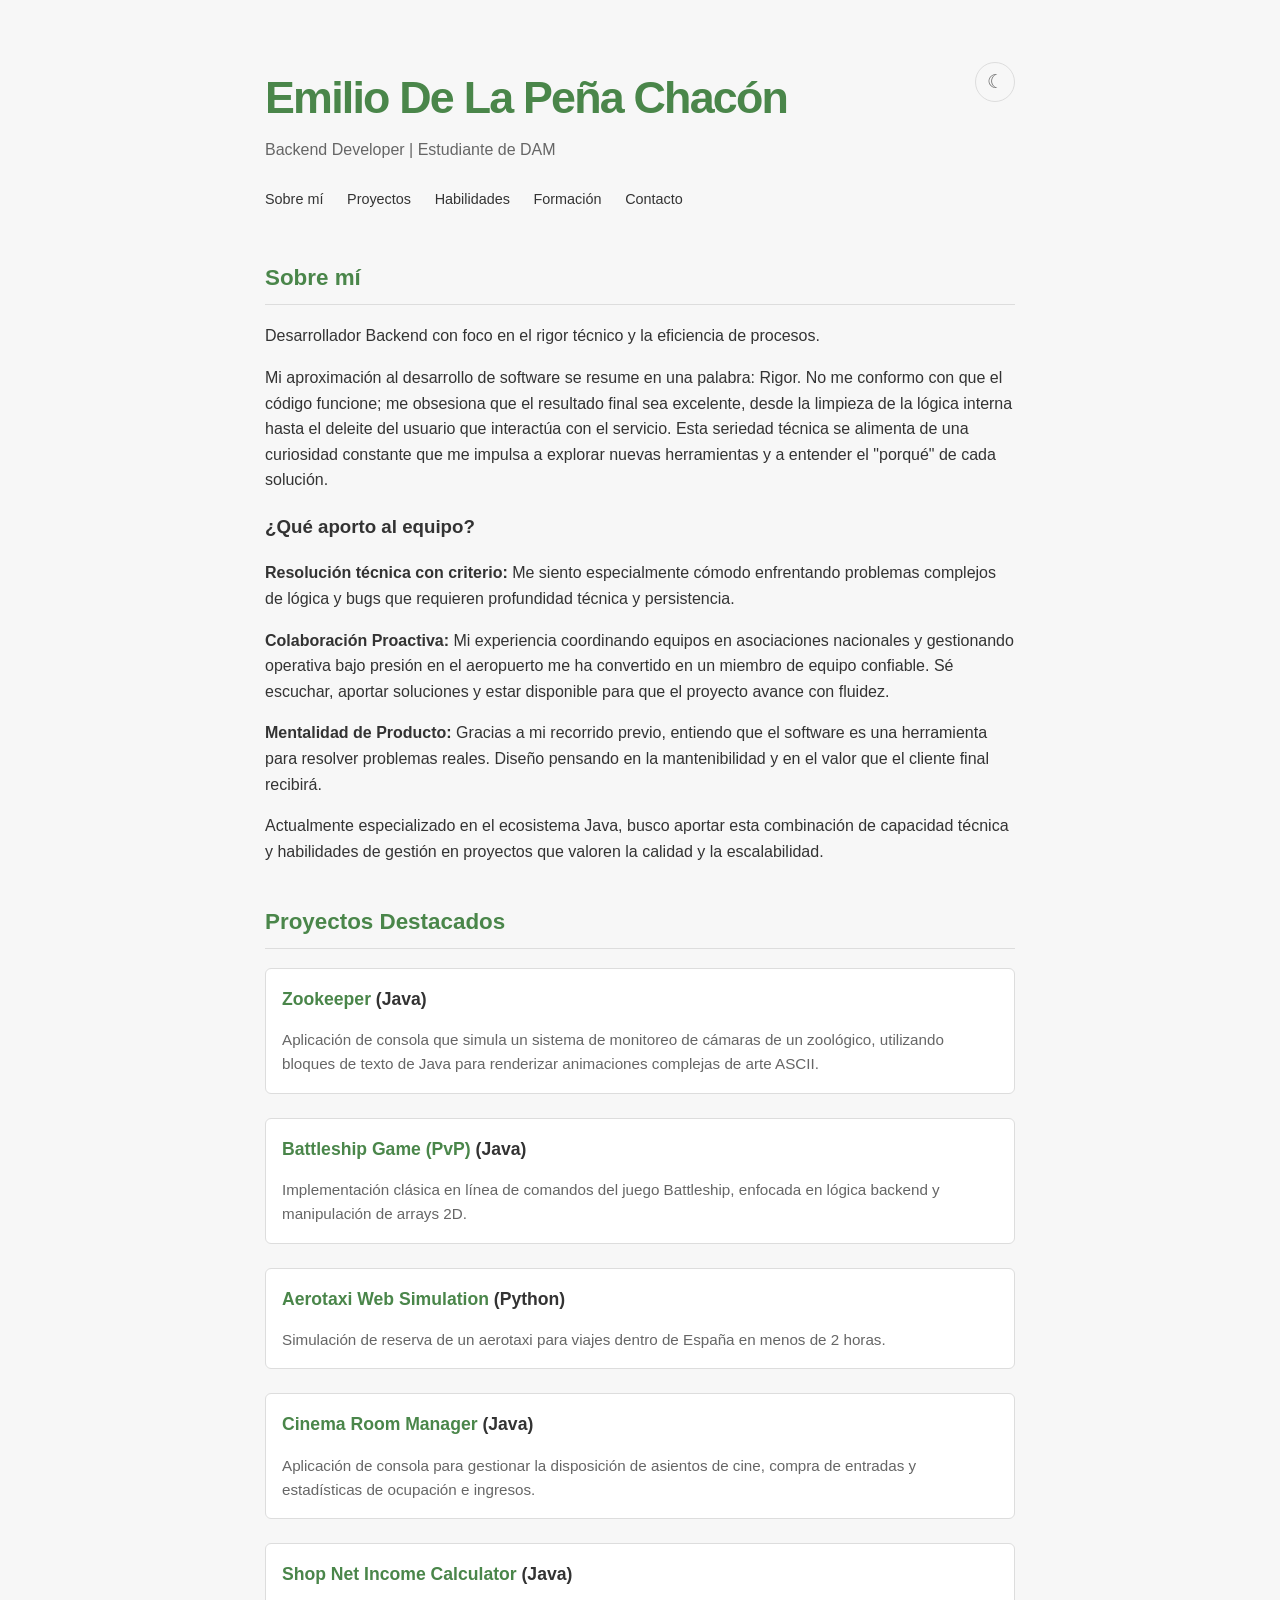
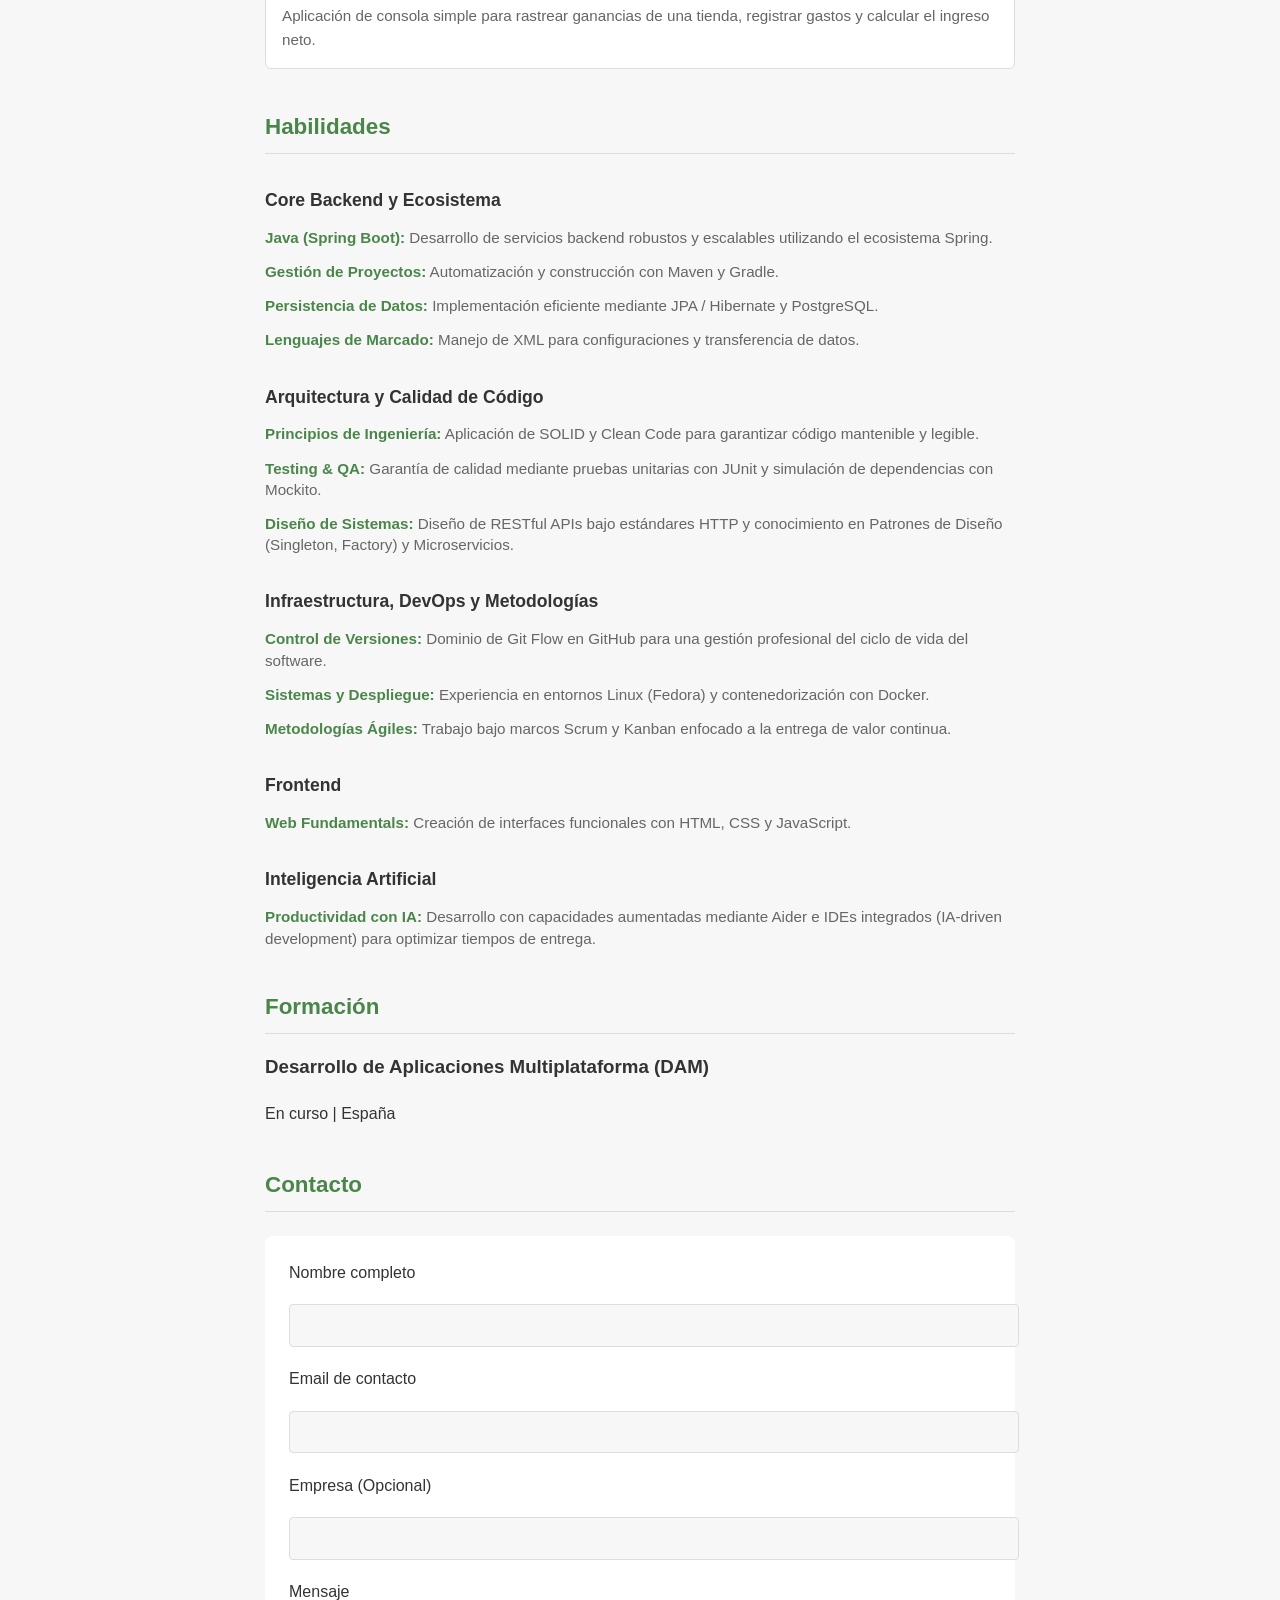
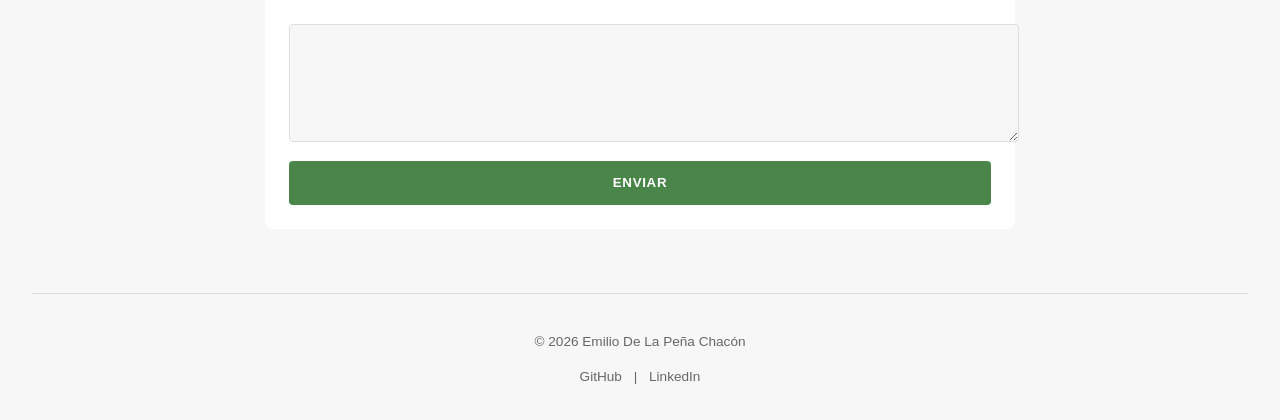
==== index.html @ 98303296 "Feat: Implementación del formulario de contacto (Netlify Forms)" ====
<!DOCTYPE html>
<html lang="es">
<head>
    <meta charset="UTF-8">
    <meta name="viewport" content="width=device-width, initial-scale=1.0">
    <title>Emilio De La Peña Chacón | Backend Developer</title>
    <link rel="stylesheet" href="style.css">
</head>
<body>
    <main class="container">
        <header>
            <h1>Emilio De La Peña Chacón</h1>
            <p class="subtitle">Backend Developer | Estudiante de DAM</p>
            <nav>
                <a href="#sobre-mi">Sobre mí</a>
                <a href="#proyectos">Proyectos</a>
                <a href="#habilidades">Habilidades</a>
                <a href="#formacion">Formación</a>
                <a href="#contacto">Contacto</a>
            </nav>
            <button id="theme-toggle" aria-label="Alternar modo oscuro/claro">
                <span id="theme-icon">&#9790;</span> <!-- Icono de Luna (Modo Oscuro) -->
            </button>
        </header>

        <section id="sobre-mi">
            <h2>Sobre mí</h2>
            <p>Desarrollador Backend con foco en el rigor técnico y la eficiencia de procesos.</p>
            <p>Mi aproximación al desarrollo de software se resume en una palabra: Rigor. No me conformo con que el código funcione; me obsesiona que el resultado final sea excelente, desde la limpieza de la lógica interna hasta el deleite del usuario que interactúa con el servicio. Esta seriedad técnica se alimenta de una curiosidad constante que me impulsa a explorar nuevas herramientas y a entender el "porqué" de cada solución.</p>
            
            <h3>¿Qué aporto al equipo?</h3>
            
            <p><strong>Resolución técnica con criterio:</strong> Me siento especialmente cómodo enfrentando problemas complejos de lógica y bugs que requieren profundidad técnica y persistencia.</p>
            
            <p><strong>Colaboración Proactiva:</strong> Mi experiencia coordinando equipos en asociaciones nacionales y gestionando operativa bajo presión en el aeropuerto me ha convertido en un miembro de equipo confiable. Sé escuchar, aportar soluciones y estar disponible para que el proyecto avance con fluidez.</p>
            
            <p><strong>Mentalidad de Producto:</strong> Gracias a mi recorrido previo, entiendo que el software es una herramienta para resolver problemas reales. Diseño pensando en la mantenibilidad y en el valor que el cliente final recibirá.</p>
            
            <p>Actualmente especializado en el ecosistema Java, busco aportar esta combinación de capacidad técnica y habilidades de gestión en proyectos que valoren la calidad y la escalabilidad.</p>
        </section>

        <!-- Nueva Sección: Proyectos -->
        <section id="proyectos">
            <h2>Proyectos Destacados</h2>
            <div class="project-list">
                <div class="project-item">
                    <h3><a href="https://github.com/EmilioChacon/zookeeper" target="_blank">Zookeeper</a> (Java)</h3>
                    <p>Aplicación de consola que simula un sistema de monitoreo de cámaras de un zoológico, utilizando bloques de texto de Java para renderizar animaciones complejas de arte ASCII.</p>
                </div>
                <div class="project-item">
                    <h3><a href="https://github.com/EmilioChacon/battleship-pvp-game" target="_blank">Battleship Game (PvP)</a> (Java)</h3>
                    <p>Implementación clásica en línea de comandos del juego Battleship, enfocada en lógica backend y manipulación de arrays 2D.</p>
                </div>
                <div class="project-item">
                    <h3><a href="https://github.com/EmilioChacon/aerotaxi-web" target="_blank">Aerotaxi Web Simulation</a> (Python)</h3>
                    <p>Simulación de reserva de un aerotaxi para viajes dentro de España en menos de 2 horas.</p>
                </div>
                <div class="project-item">
                    <h3><a href="https://github.com/EmilioChacon/Cinema-Room-Manager" target="_blank">Cinema Room Manager</a> (Java)</h3>
                    <p>Aplicación de consola para gestionar la disposición de asientos de cine, compra de entradas y estadísticas de ocupación e ingresos.</p>
                </div>
                <div class="project-item">
                    <h3><a href="https://github.com/EmilioChacon/Simple-Shop-Net-Income-Calculator" target="_blank">Shop Net Income Calculator</a> (Java)</h3>
                    <p>Aplicación de consola simple para rastrear ganancias de una tienda, registrar gastos y calcular el ingreso neto.</p>
                </div>
            </div>
        </section>

        <!-- Sección de Habilidades -->
        <section id="habilidades">
            <h2>Habilidades</h2>
            
            <div class="skills-category">
                <h3>Core Backend y Ecosistema</h3>
                <ul>
                    <li><strong>Java (Spring Boot):</strong> Desarrollo de servicios backend robustos y escalables utilizando el ecosistema Spring.</li>
                    <li><strong>Gestión de Proyectos:</strong> Automatización y construcción con Maven y Gradle.</li>
                    <li><strong>Persistencia de Datos:</strong> Implementación eficiente mediante JPA / Hibernate y PostgreSQL.</li>
                    <li><strong>Lenguajes de Marcado:</strong> Manejo de XML para configuraciones y transferencia de datos.</li>
                </ul>
            </div>

            <div class="skills-category">
                <h3>Arquitectura y Calidad de Código</h3>
                <ul>
                    <li><strong>Principios de Ingeniería:</strong> Aplicación de SOLID y Clean Code para garantizar código mantenible y legible.</li>
                    <li><strong>Testing & QA:</strong> Garantía de calidad mediante pruebas unitarias con JUnit y simulación de dependencias con Mockito.</li>
                    <li><strong>Diseño de Sistemas:</strong> Diseño de RESTful APIs bajo estándares HTTP y conocimiento en Patrones de Diseño (Singleton, Factory) y Microservicios.</li>
                </ul>
            </div>

            <div class="skills-category">
                <h3>Infraestructura, DevOps y Metodologías</h3>
                <ul>
                    <li><strong>Control de Versiones:</strong> Dominio de Git Flow en GitHub para una gestión profesional del ciclo de vida del software.</li>
                    <li><strong>Sistemas y Despliegue:</strong> Experiencia en entornos Linux (Fedora) y contenedorización con Docker.</li>
                    <li><strong>Metodologías Ágiles:</strong> Trabajo bajo marcos Scrum y Kanban enfocado a la entrega de valor continua.</li>
                </ul>
            </div>

            <div class="skills-category">
                <h3>Frontend</h3>
                <ul>
                    <li><strong>Web Fundamentals:</strong> Creación de interfaces funcionales con HTML, CSS y JavaScript.</li>
                </ul>
            </div>

            <div class="skills-category">
                <h3>Inteligencia Artificial</h3>
                <ul>
                    <li><strong>Productividad con IA:</strong> Desarrollo con capacidades aumentadas mediante Aider e IDEs integrados (IA-driven development) para optimizar tiempos de entrega.</li>
                </ul>
            </div>
        </section>

        <section id="formacion">
            <h2>Formación</h2>
            <div class="item">
                <h3>Desarrollo de Aplicaciones Multiplataforma (DAM)</h3>
                <span>En curso | España</span>
            </div>
        </section>

        <section id="contacto">
            <h2>Contacto</h2>
            <form name="contacto" method="POST" data-netlify="true" netlify-honeypot="bot-field">
                <input type="hidden" name="form-name" value="contacto">
                <p hidden>
                    <label>Si eres humano, deja este campo vacío: <input name="bot-field" /></label>
                </p>

                <label for="nombre">Nombre completo</label>
                <input type="text" id="nombre" name="nombre" required>

                <label for="email">Email de contacto</label>
                <input type="email" id="email" name="email" required>

                <label for="empresa">Empresa (Opcional)</label>
                <input type="text" id="empresa" name="empresa">

                <label for="mensaje">Mensaje</label>
                <textarea id="mensaje" name="mensaje" rows="6" required></textarea>

                <button type="submit" class="btn">Enviar</button>
            </form>
        </section>
    </main>

    <footer>
        <p>&copy; 2026 Emilio De La Peña Chacón</p>
        <div class="social-links">
            <a href="https://github.com/EmilioChacon" target="_blank">GitHub</a> | 
            <a href="https://www.linkedin.com/in/emilio-dlp-chacon/" target="_blank">LinkedIn</a>
        </div>
    </footer>
    <script src="theme.js"></script>
</body>
</html>
---- style.css ----
:root {
    /* Colores (Minimalista Boluda Style - Light Mode Default) */
    --bg: #f7f7f7;           /* Fondo claro minimalista */
    --text: #333333;         /* Texto oscuro */
    --accent: #4a864a;       /* Verde hoja oscuro (Distintivo) */
    --secondary: #666666;    /* Gris medio para subtítulos */
    --border-line: #dddddd;  /* Líneas y bordes sutiles */
    --gray-bg: #ffffff;      /* Fondo de bloques y tags (blanco puro) */

    /* Tipografía */
    --font-primary: 'Inter', -apple-system, BlinkMacSystemFont, "Segoe UI", Roboto, sans-serif;
    --font-code: 'Fira Code', monospace;
}

/* Dark Mode Overrides */
body.dark-mode {
    --bg: #1a1a1a;
    --text: #e0e0e0;
    --accent: #76c776; /* Verde más claro para mejor contraste en modo oscuro */
    --secondary: #999999;
    --border-line: #44475a;
    --gray-bg: #282a36;
}

body {
    font-family: var(--font-primary);
    background-color: var(--bg);
    color: var(--text);
    line-height: 1.6;
    margin: 0;
    padding: 2rem;
}

.container {
    max-width: 750px;
    margin: 0 auto;
}

header {
    margin-bottom: 3rem;
    position: relative; /* Añadido para posicionar el botón de tema */
}

h1 { 
    font-size: 2.8rem; 
    margin-bottom: 0.2rem; 
    color: var(--accent);
    letter-spacing: -0.04em;
}

.subtitle {
    color: var(--secondary);
    font-weight: 500;
    margin-top: 0;
}

nav { margin-top: 1.5rem; }
nav a { 
    margin-right: 1.2rem; 
    color: var(--text); 
    text-decoration: none; 
    font-size: 0.9rem;
    border-bottom: 1px solid transparent;
    transition: border-bottom 0.2s ease;
}

nav a:hover { border-bottom: 1px solid var(--accent); }

/* Estilo general para enlaces de contenido (como en la sección Contacto o Sobre mí) */
a {
    color: var(--accent); /* Usar el color de acento para todos los enlaces */
    text-decoration: none;
    transition: color 0.2s;
}

a:hover {
    text-decoration: underline;
}

h2 { 
    font-size: 1.4rem; 
    color: var(--accent);
    border-bottom: 1px solid var(--border-line); 
    padding-bottom: 0.5rem; 
    margin-top: 2.5rem; 
}

/* Estilos para la sección de Habilidades */
.skills-category {
    margin-top: 2rem;
}

.skills-category h3 {
    font-size: 1.1rem;
    color: var(--text);
    margin-bottom: 0.8rem;
    border-bottom: none;
    padding-bottom: 0;
}

.skills-category ul {
    list-style-type: none;
    padding-left: 0;
    margin-top: 0.5rem;
}

.skills-category li {
    margin-bottom: 0.8rem;
    font-size: 0.95rem;
    color: var(--secondary);
    line-height: 1.4;
}

.skills-category li strong {
    color: var(--accent);
    font-weight: 600;
}

/* Estilos para las etiquetas de habilidades (Skills) */
.skills-grid {
    display: grid;
    grid-template-columns: repeat(auto-fit, minmax(120px, 1fr)); /* Responsive Grid */
    gap: 1rem;
    margin-top: 1.5rem;
}

.skill-tag {
    background: var(--gray-bg);
    color: var(--accent);
    padding: 0.7rem 1rem;
    border-radius: 4px;
    font-size: 0.9rem;
    text-align: center;
    font-family: var(--font-code);
    border: 1px solid var(--border-line);
    transition: background 0.2s;
}

.skill-tag:hover {
    background: var(--border-line);
}

/* Estilos para la lista de proyectos */
.project-item {
    margin-bottom: 1.5rem;
    padding: 1rem;
    border: 1px solid var(--border-line);
    border-radius: 6px;
    background: var(--gray-bg);
}

.project-item h3 {
    margin-top: 0;
    margin-bottom: 0.5rem;
    font-size: 1.1rem;
    color: var(--text);
    border-bottom: none;
    padding-bottom: 0;
}

.project-item h3 a {
    color: var(--accent);
    text-decoration: none;
}

.project-item h3 a:hover {
    text-decoration: underline;
}

.project-item p {
    font-size: 0.95rem;
    color: var(--secondary);
    margin-bottom: 0;
}


/* Estilos antiguos de skills que ya no se usan directamente, pero se mantienen por si acaso */
/* .skills span {
    background: var(--gray-bg);
    color: var(--accent);
    padding: 0.4rem 0.7rem;
    border-radius: 4px;
    font-size: 0.85rem;
    margin-right: 0.6rem;
    font-family: var(--font-code);
} */

/* Formulario optimizado para Netlify */
form { 
    display: grid; 
    gap: 1.2rem; 
    margin-top: 1.5rem; 
    background: var(--gray-bg);
    padding: 1.5rem;
    border-radius: 8px;
}

input, textarea {
    width: 100%;
    padding: 0.8rem;
    background: var(--bg);
    border: 1px solid var(--border-line);
    border-radius: 4px;
    color: var(--text);
    font-family: inherit;
}

input:focus, textarea:focus {
    outline: none;
    border-color: var(--accent);
}

.btn {
    background: var(--accent);
    color: #ffffff; /* Texto blanco para alto contraste sobre el verde oscuro */
    padding: 0.9rem;
    border: none;
    border-radius: 4px;
    cursor: pointer;
    font-weight: 700;
    text-transform: uppercase;
    letter-spacing: 0.05em;
    transition: filter 0.2s;
}

.btn:hover {
    filter: brightness(1.1);
}

/* Theme Toggle Button Style */
#theme-toggle {
    position: absolute;
    top: 0;
    right: 0;
    
    /* Estilos para hacerlo un botón de icono */
    background: none;
    border: 1px solid var(--border-line); /* Añadir un borde sutil */
    color: var(--secondary); 
    width: 40px; /* Tamaño fijo */
    height: 40px; /* Tamaño fijo */
    display: flex;
    align-items: center;
    justify-content: center;
    border-radius: 50%; /* Circular */
    cursor: pointer;
    margin-top: 0; 
    transition: background 0.2s, color 0.2s, border-color 0.2s;
}

#theme-toggle:hover {
    background: var(--border-line);
    color: var(--accent);
    border-color: var(--accent);
}

#theme-icon {
    font-size: 1.2rem; /* Tamaño del icono */
    line-height: 1;
}

/* Footer (Nuevo elemento semántico) */
footer {
    margin-top: 4rem;
    padding-top: 1.5rem;
    border-top: 1px solid var(--border-line);
    text-align: center;
    font-size: 0.85rem;
    color: var(--secondary);
}

.social-links a {
    color: var(--secondary);
    text-decoration: none;
    margin: 0 0.5rem;
    transition: color 0.2s;
}

.social-links a:hover {
    color: var(--accent);
}

/* --- Mobile Optimization --- */
@media (max-width: 600px) {
    body {
        padding: 1rem;
    }
    
    h1 {
        /* Reducir el tamaño de la fuente para evitar saltos de línea incómodos y espaciado excesivo */
        font-size: 2.2rem; 
    }
    
    .skills-grid {
        /* Asegurar que las etiquetas de habilidades se ajusten bien en pantallas pequeñas */
        grid-template-columns: repeat(auto-fit, minmax(90px, 1fr));
    }
    
    /* Ajustar la posición del botón en móvil si es necesario */
    #theme-toggle {
        width: 35px;
        height: 35px;
    }
}
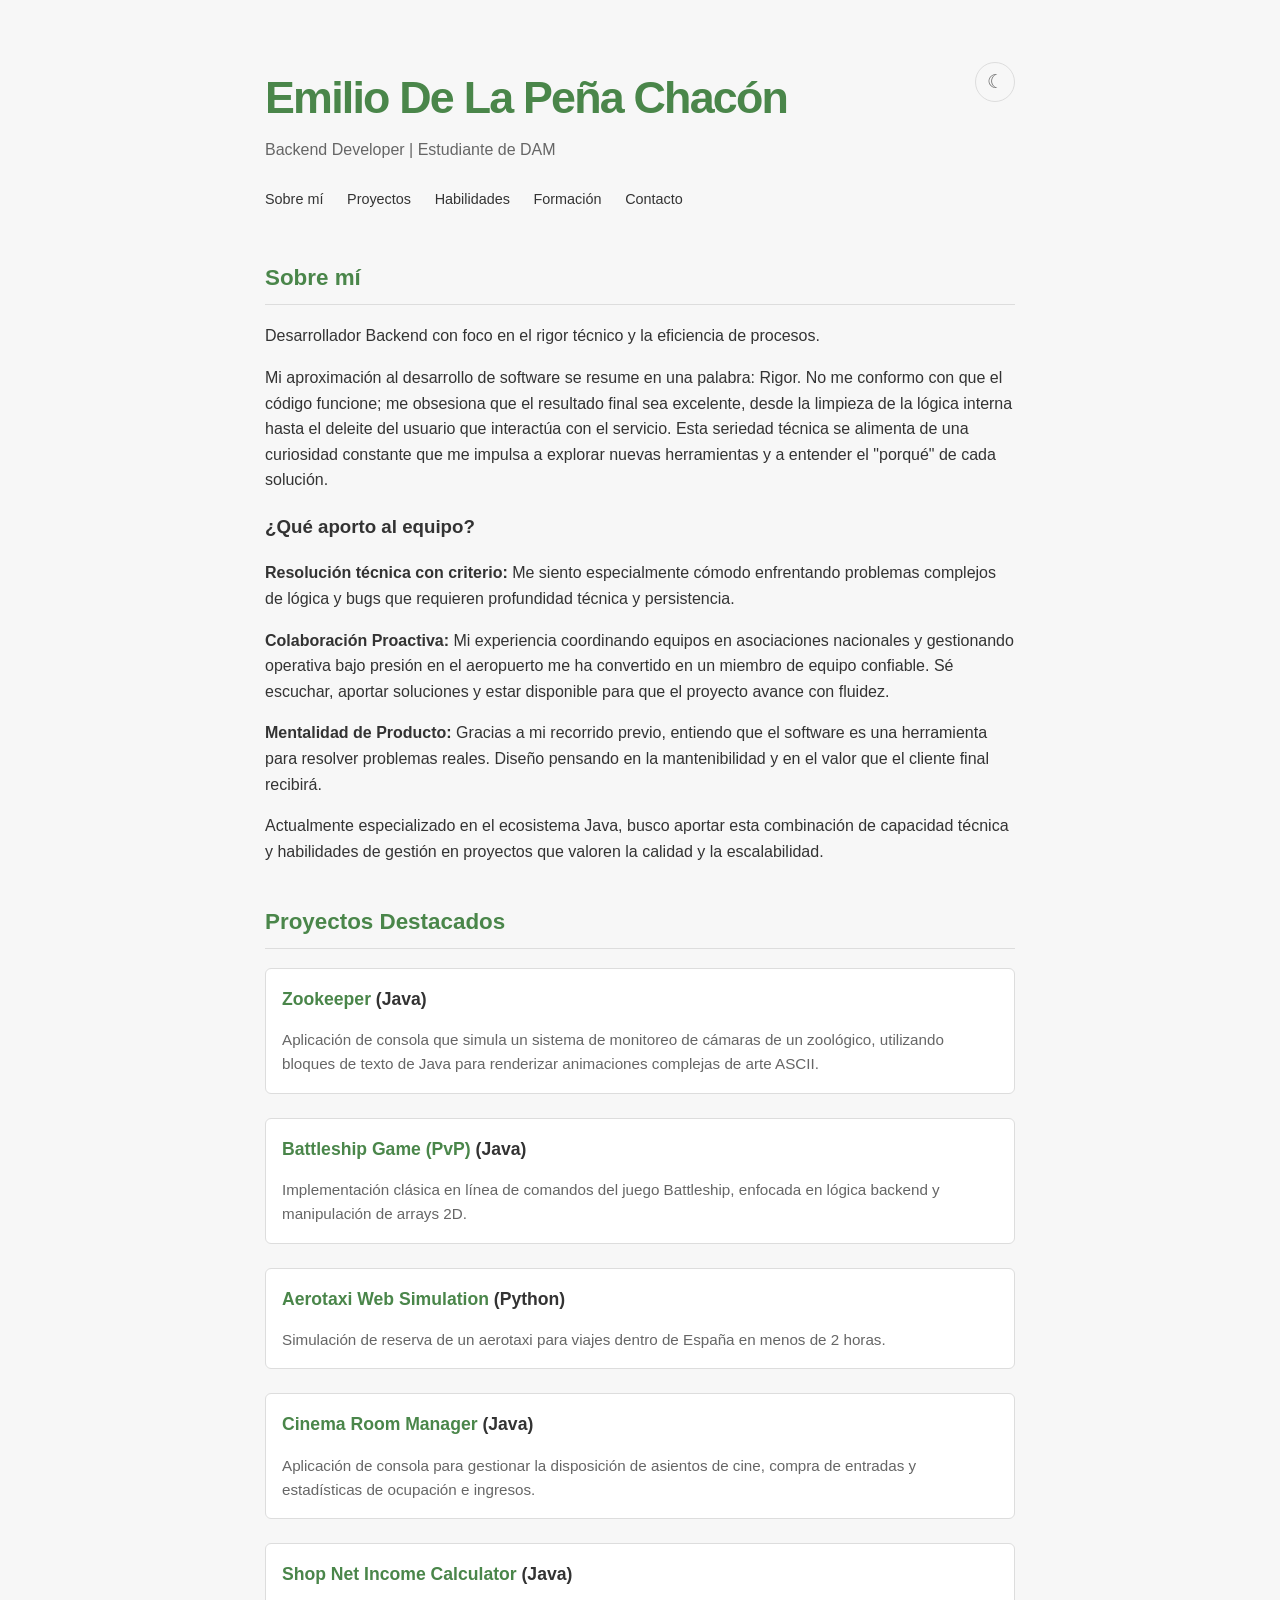
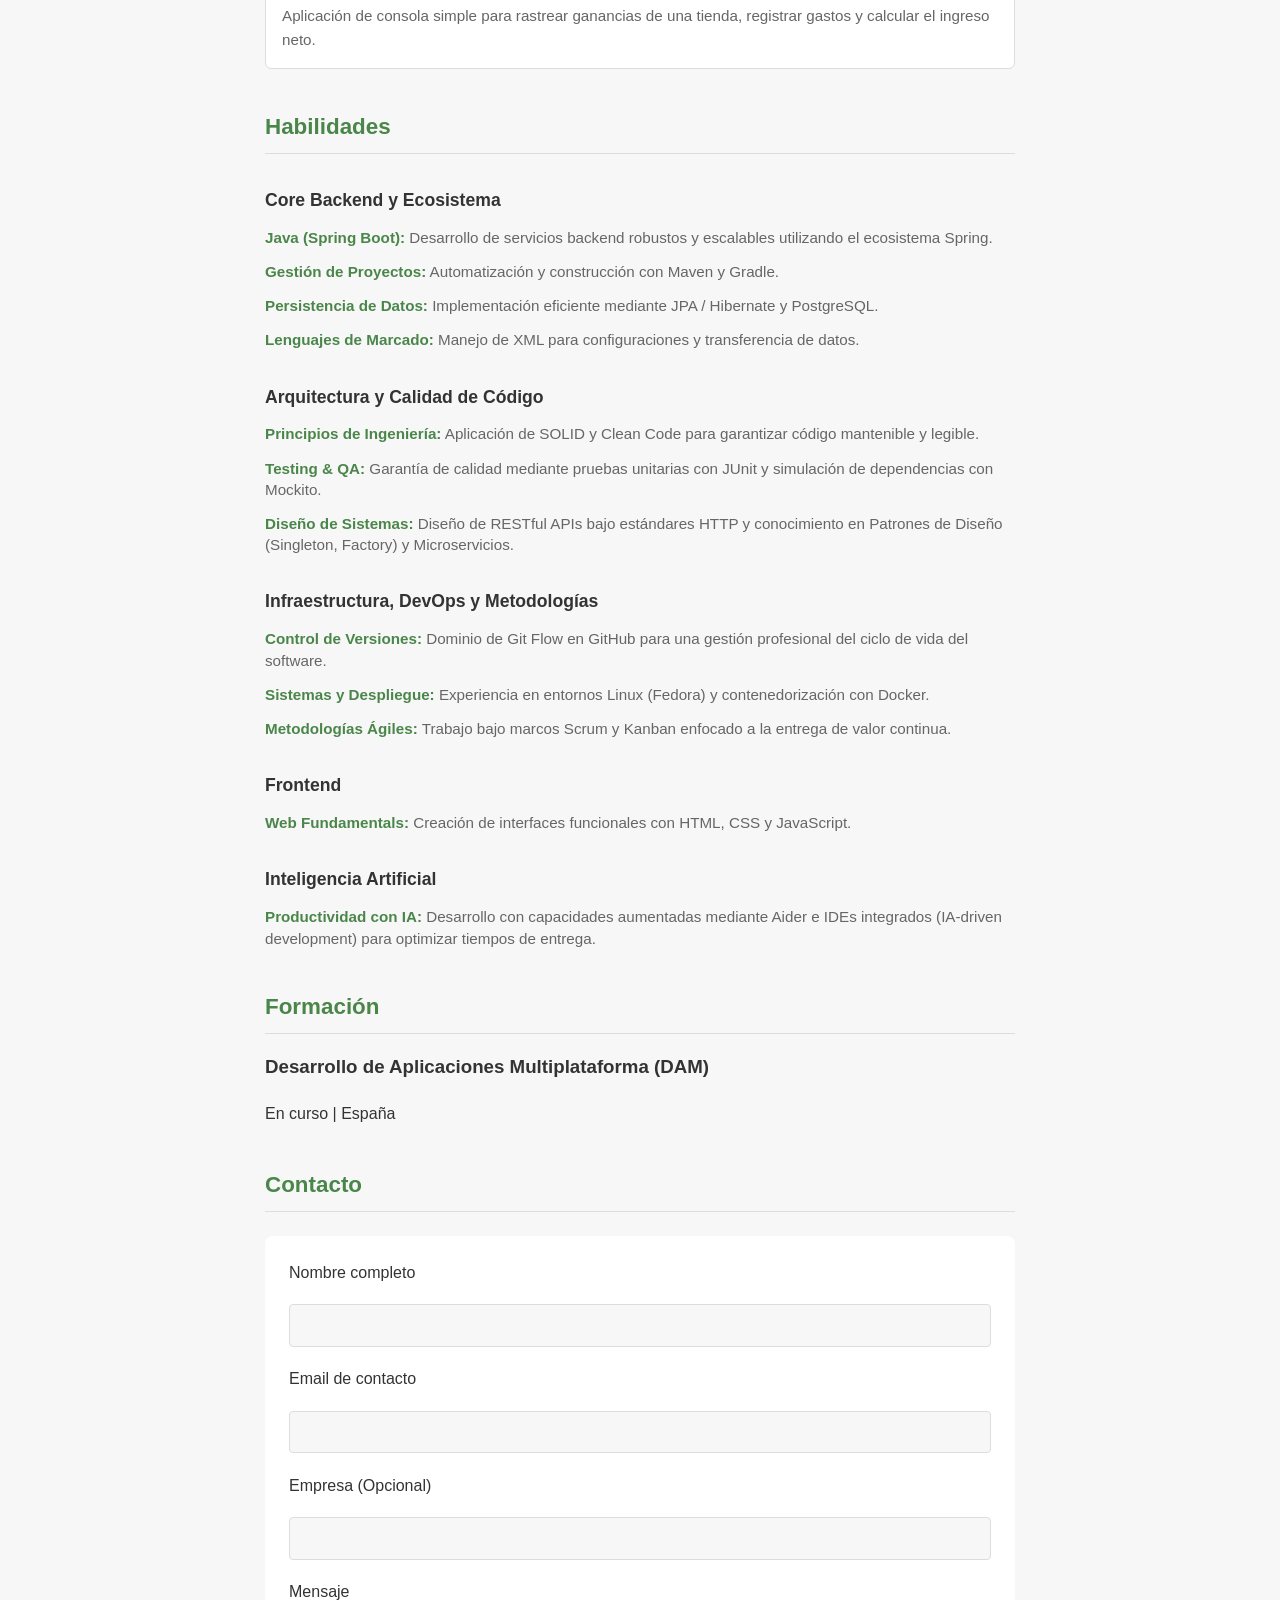
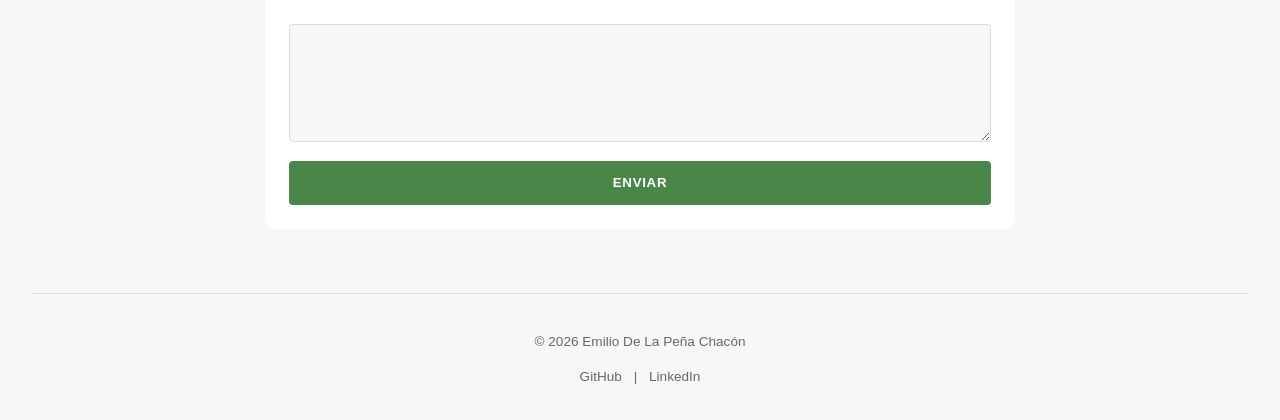
==== commit 770577bb: "Creación de gracias.html y configuración de página de gracias por cumplimentar el formulario contact" ====
--- a/index.html
+++ b/index.html
@@ -123,7 +123,7 @@
 
         <section id="contacto">
             <h2>Contacto</h2>
-            <form name="contacto" method="POST" data-netlify="true" netlify-honeypot="bot-field">
+            <form name="contacto" method="POST" action="gracias.html" data-netlify="true" netlify-honeypot="bot-field">
                 <input type="hidden" name="form-name" value="contacto">
                 <p hidden>
                     <label>Si eres humano, deja este campo vacío: <input name="bot-field" /></label>
--- a/style.css
+++ b/style.css
@@ -1,5 +1,5 @@
 :root {
-    /* Colores (Minimalista Boluda Style - Light Mode Default) */
+    /* Colores (Minimalista - Light Mode Default) */
     --bg: #f7f7f7;           /* Fondo claro minimalista */
     --text: #333333;         /* Texto oscuro */
     --accent: #4a864a;       /* Verde hoja oscuro (Distintivo) */
@@ -203,6 +203,7 @@
     border-radius: 4px;
     color: var(--text);
     font-family: inherit;
+    box-sizing: border-box;
 }
 
 input:focus, textarea:focus {
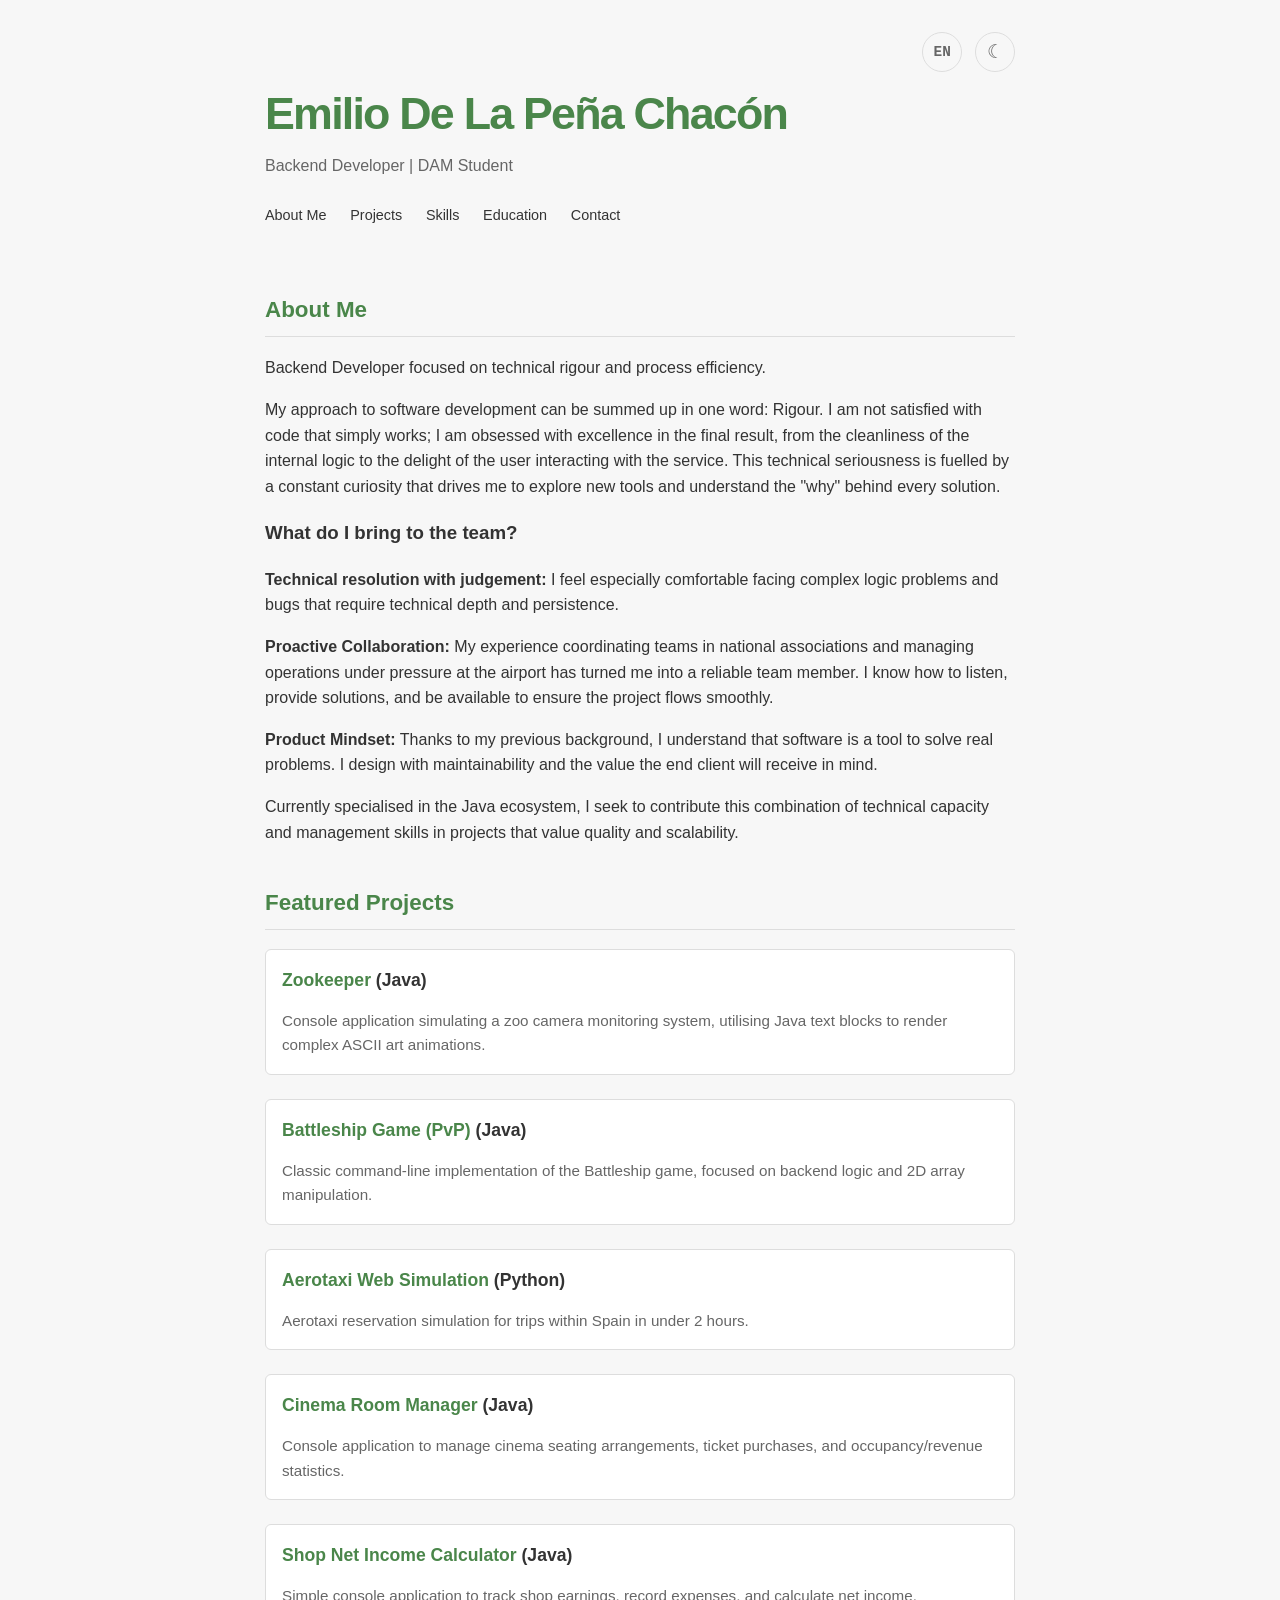
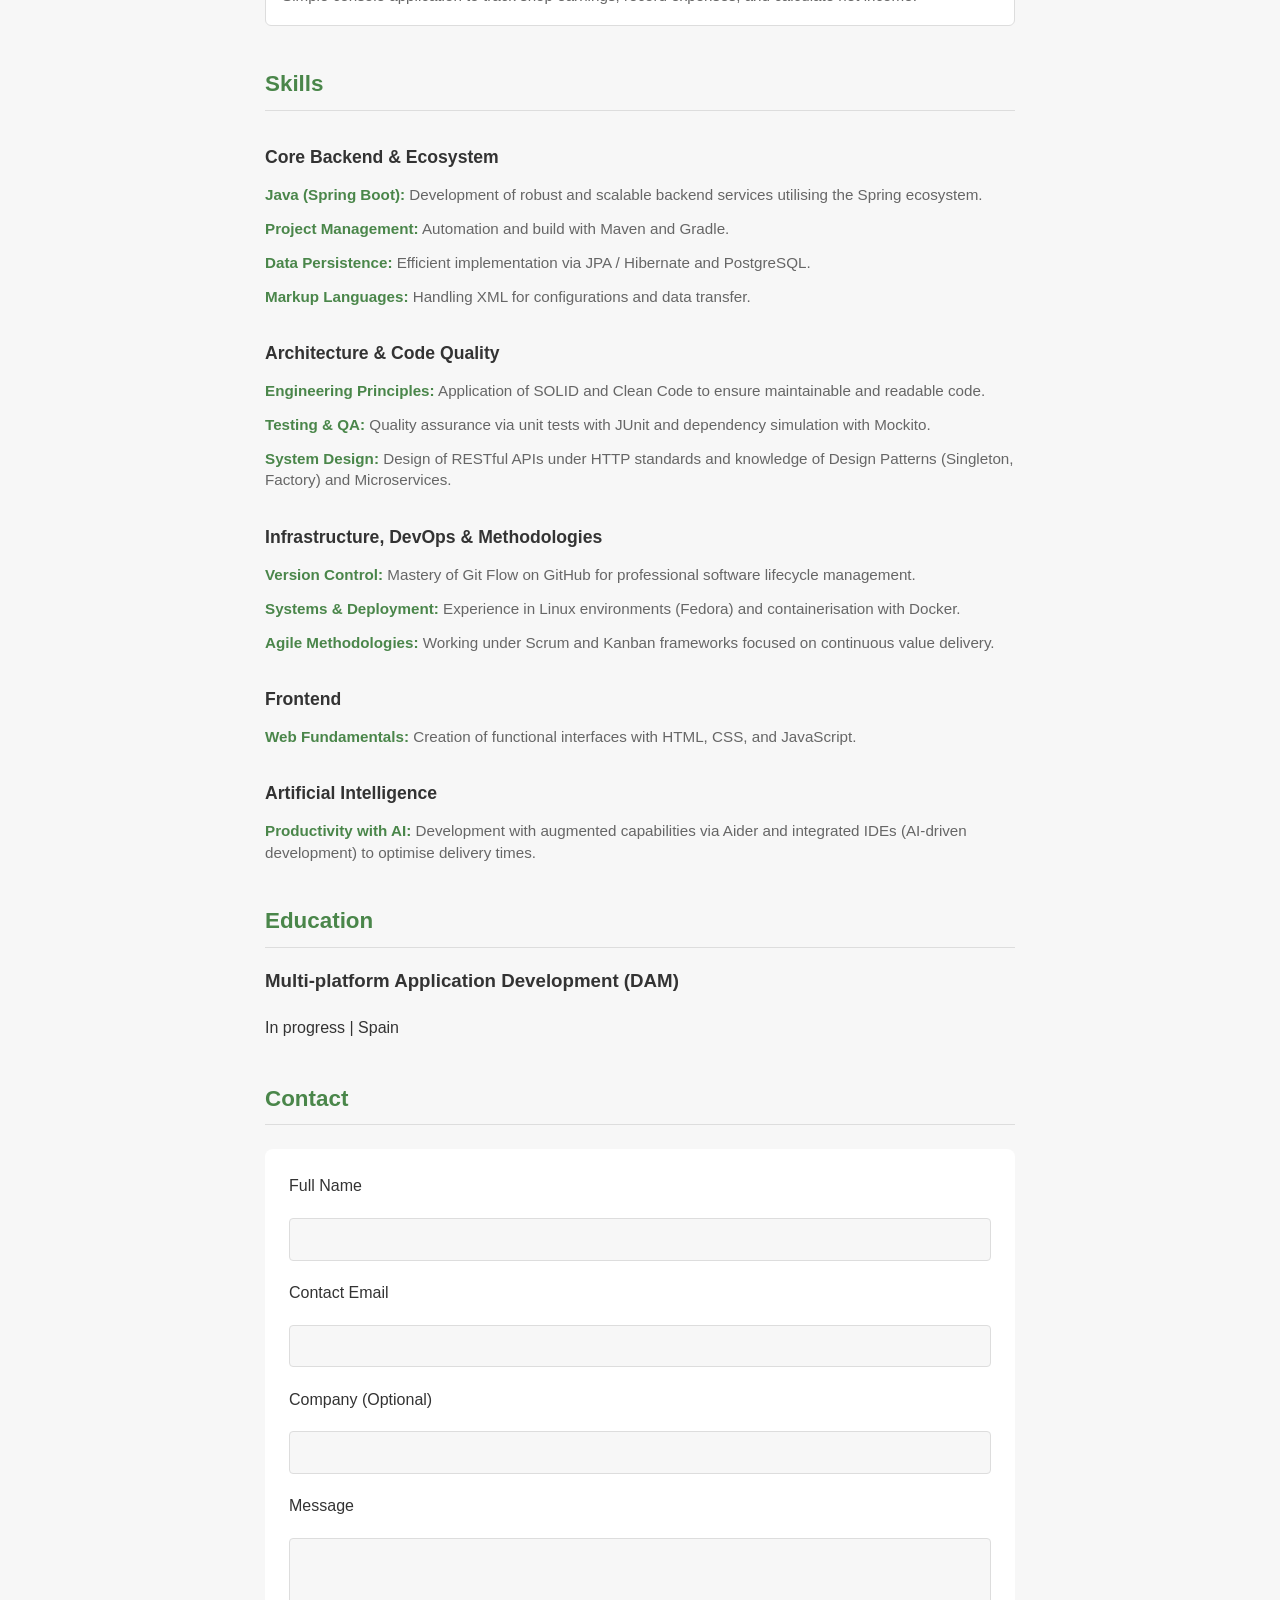
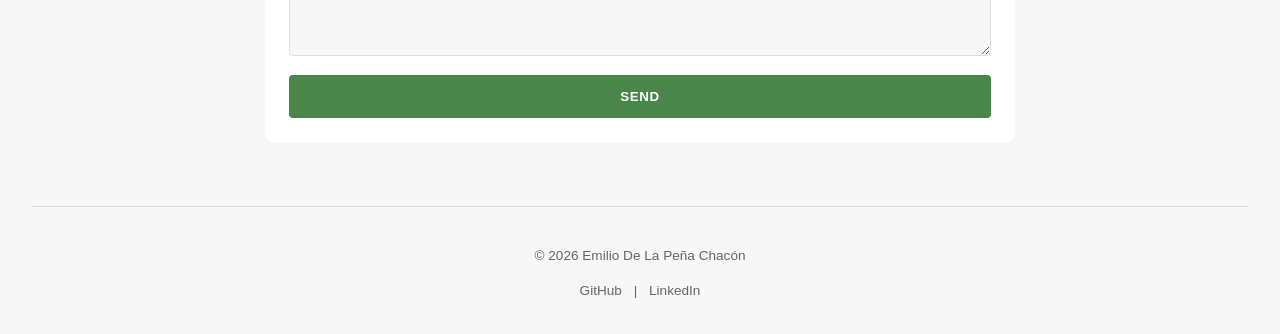
==== commit de1cc049: "Finalizada reestructuración, i18n y menú sticky" ====
--- a/index.html
+++ b/index.html
@@ -1,158 +1,169 @@
 <!DOCTYPE html>
-<html lang="es">
+<html lang="en">
 <head>
     <meta charset="UTF-8">
     <meta name="viewport" content="width=device-width, initial-scale=1.0">
-    <title>Emilio De La Peña Chacón | Backend Developer</title>
-    <link rel="stylesheet" href="style.css">
+    <title data-i18n="meta_title">Emilio De La Peña Chacón | Backend Developer</title>
+    <link rel="stylesheet" href="assets/css/style.css">
 </head>
 <body>
     <main class="container">
         <header>
             <h1>Emilio De La Peña Chacón</h1>
-            <p class="subtitle">Backend Developer | Estudiante de DAM</p>
-            <nav>
-                <a href="#sobre-mi">Sobre mí</a>
-                <a href="#proyectos">Proyectos</a>
-                <a href="#habilidades">Habilidades</a>
-                <a href="#formacion">Formación</a>
-                <a href="#contacto">Contacto</a>
+            <p class="subtitle" data-i18n="subtitle">Backend Developer | DAM Student</p>
+            <nav id="main-nav">
+                <button id="close-menu" aria-label="Close menu" data-i18n-aria="aria_close_menu">&times;</button>
+                <a href="#sobre-mi" data-i18n="nav_about">About Me</a>
+                <a href="#proyectos" data-i18n="nav_projects">Projects</a>
+                <a href="#habilidades" data-i18n="nav_skills">Skills</a>
+                <a href="#formacion" data-i18n="nav_education">Education</a>
+                <a href="#contacto" data-i18n="nav_contact">Contact</a>
             </nav>
-            <button id="theme-toggle" aria-label="Alternar modo oscuro/claro">
-                <span id="theme-icon">&#9790;</span> <!-- Icono de Luna (Modo Oscuro) -->
-            </button>
+            <div class="header-controls">
+                <button id="lang-toggle" aria-label="Switch to Spanish" data-i18n-aria="aria_lang_toggle">
+                    <span id="lang-current">EN</span>
+                </button>
+                <button id="theme-toggle" aria-label="Switch to dark mode" data-i18n-aria="aria_theme_toggle_dark">
+                    <span id="theme-icon">&#9790;</span> <!-- Icono de Luna (Modo Oscuro) -->
+                </button>
+                <button id="menu-toggle" aria-label="Open menu" data-i18n-aria="aria_menu_toggle">
+                    <span id="menu-icon">&#9776;</span>
+                </button>
+            </div>
         </header>
 
         <section id="sobre-mi">
-            <h2>Sobre mí</h2>
-            <p>Desarrollador Backend con foco en el rigor técnico y la eficiencia de procesos.</p>
-            <p>Mi aproximación al desarrollo de software se resume en una palabra: Rigor. No me conformo con que el código funcione; me obsesiona que el resultado final sea excelente, desde la limpieza de la lógica interna hasta el deleite del usuario que interactúa con el servicio. Esta seriedad técnica se alimenta de una curiosidad constante que me impulsa a explorar nuevas herramientas y a entender el "porqué" de cada solución.</p>
+            <h2 data-i18n="about_title">About Me</h2>
+            <p data-i18n="about_p1">Backend Developer focused on technical rigour and process efficiency.</p>
+            <p data-i18n="about_p2">My approach to software development can be summed up in one word: Rigour. I am not satisfied with code that simply works; I am obsessed with excellence in the final result, from the cleanliness of the internal logic to the delight of the user interacting with the service. This technical seriousness is fuelled by a constant curiosity that drives me to explore new tools and understand the "why" behind every solution.</p>
             
-            <h3>¿Qué aporto al equipo?</h3>
+            <h3 data-i18n="about_q_title">What do I bring to the team?</h3>
             
-            <p><strong>Resolución técnica con criterio:</strong> Me siento especialmente cómodo enfrentando problemas complejos de lógica y bugs que requieren profundidad técnica y persistencia.</p>
+            <p data-i18n="about_q_p1"><strong>Technical resolution with judgement:</strong> I feel especially comfortable facing complex logic problems and bugs that require technical depth and persistence.</p>
             
-            <p><strong>Colaboración Proactiva:</strong> Mi experiencia coordinando equipos en asociaciones nacionales y gestionando operativa bajo presión en el aeropuerto me ha convertido en un miembro de equipo confiable. Sé escuchar, aportar soluciones y estar disponible para que el proyecto avance con fluidez.</p>
+            <p data-i18n="about_q_p2"><strong>Proactive Collaboration:</strong> My experience coordinating teams in national associations and managing operations under pressure at the airport has turned me into a reliable team member. I know how to listen, provide solutions, and be available to ensure the project flows smoothly.</p>
             
-            <p><strong>Mentalidad de Producto:</strong> Gracias a mi recorrido previo, entiendo que el software es una herramienta para resolver problemas reales. Diseño pensando en la mantenibilidad y en el valor que el cliente final recibirá.</p>
+            <p data-i18n="about_q_p3"><strong>Product Mindset:</strong> Thanks to my previous background, I understand that software is a tool to solve real problems. I design with maintainability and the value the end client will receive in mind.</p>
             
-            <p>Actualmente especializado en el ecosistema Java, busco aportar esta combinación de capacidad técnica y habilidades de gestión en proyectos que valoren la calidad y la escalabilidad.</p>
+            <p data-i18n="about_conclusion">Currently specialised in the Java ecosystem, I seek to contribute this combination of technical capacity and management skills in projects that value quality and scalability.</p>
         </section>
 
         <!-- Nueva Sección: Proyectos -->
         <section id="proyectos">
-            <h2>Proyectos Destacados</h2>
+            <h2 data-i18n="projects_title">Featured Projects</h2>
             <div class="project-list">
                 <div class="project-item">
                     <h3><a href="https://github.com/EmilioChacon/zookeeper" target="_blank">Zookeeper</a> (Java)</h3>
-                    <p>Aplicación de consola que simula un sistema de monitoreo de cámaras de un zoológico, utilizando bloques de texto de Java para renderizar animaciones complejas de arte ASCII.</p>
+                    <p data-i18n="project_zookeeper_desc">Console application simulating a zoo camera monitoring system, utilising Java text blocks to render complex ASCII art animations.</p>
                 </div>
                 <div class="project-item">
                     <h3><a href="https://github.com/EmilioChacon/battleship-pvp-game" target="_blank">Battleship Game (PvP)</a> (Java)</h3>
-                    <p>Implementación clásica en línea de comandos del juego Battleship, enfocada en lógica backend y manipulación de arrays 2D.</p>
+                    <p data-i18n="project_battleship_desc">Classic command-line implementation of the Battleship game, focused on backend logic and 2D array manipulation.</p>
                 </div>
                 <div class="project-item">
                     <h3><a href="https://github.com/EmilioChacon/aerotaxi-web" target="_blank">Aerotaxi Web Simulation</a> (Python)</h3>
-                    <p>Simulación de reserva de un aerotaxi para viajes dentro de España en menos de 2 horas.</p>
+                    <p data-i18n="project_aerotaxi_desc">Aerotaxi reservation simulation for trips within Spain in under 2 hours.</p>
                 </div>
                 <div class="project-item">
                     <h3><a href="https://github.com/EmilioChacon/Cinema-Room-Manager" target="_blank">Cinema Room Manager</a> (Java)</h3>
-                    <p>Aplicación de consola para gestionar la disposición de asientos de cine, compra de entradas y estadísticas de ocupación e ingresos.</p>
+                    <p data-i18n="project_cinema_desc">Console application to manage cinema seating arrangements, ticket purchases, and occupancy/revenue statistics.</p>
                 </div>
                 <div class="project-item">
                     <h3><a href="https://github.com/EmilioChacon/Simple-Shop-Net-Income-Calculator" target="_blank">Shop Net Income Calculator</a> (Java)</h3>
-                    <p>Aplicación de consola simple para rastrear ganancias de una tienda, registrar gastos y calcular el ingreso neto.</p>
+                    <p data-i18n="project_shop_desc">Simple console application to track shop earnings, record expenses, and calculate net income.</p>
                 </div>
             </div>
         </section>
 
         <!-- Sección de Habilidades -->
         <section id="habilidades">
-            <h2>Habilidades</h2>
+            <h2 data-i18n="skills_title">Skills</h2>
             
             <div class="skills-category">
-                <h3>Core Backend y Ecosistema</h3>
+                <h3 data-i18n="skills_cat1">Core Backend & Ecosystem</h3>
                 <ul>
-                    <li><strong>Java (Spring Boot):</strong> Desarrollo de servicios backend robustos y escalables utilizando el ecosistema Spring.</li>
-                    <li><strong>Gestión de Proyectos:</strong> Automatización y construcción con Maven y Gradle.</li>
-                    <li><strong>Persistencia de Datos:</strong> Implementación eficiente mediante JPA / Hibernate y PostgreSQL.</li>
-                    <li><strong>Lenguajes de Marcado:</strong> Manejo de XML para configuraciones y transferencia de datos.</li>
+                    <li data-i18n="skills_cat1_li1"><strong>Java (Spring Boot):</strong> Development of robust and scalable backend services utilising the Spring ecosystem.</li>
+                    <li data-i18n="skills_cat1_li2"><strong>Project Management:</strong> Automation and build with Maven and Gradle.</li>
+                    <li data-i18n="skills_cat1_li3"><strong>Data Persistence:</strong> Efficient implementation via JPA / Hibernate and PostgreSQL.</li>
+                    <li data-i18n="skills_cat1_li4"><strong>Markup Languages:</strong> Handling XML for configurations and data transfer.</li>
                 </ul>
             </div>
 
             <div class="skills-category">
-                <h3>Arquitectura y Calidad de Código</h3>
+                <h3 data-i18n="skills_cat2">Architecture & Code Quality</h3>
                 <ul>
-                    <li><strong>Principios de Ingeniería:</strong> Aplicación de SOLID y Clean Code para garantizar código mantenible y legible.</li>
-                    <li><strong>Testing & QA:</strong> Garantía de calidad mediante pruebas unitarias con JUnit y simulación de dependencias con Mockito.</li>
-                    <li><strong>Diseño de Sistemas:</strong> Diseño de RESTful APIs bajo estándares HTTP y conocimiento en Patrones de Diseño (Singleton, Factory) y Microservicios.</li>
+                    <li data-i18n="skills_cat2_li1"><strong>Engineering Principles:</strong> Application of SOLID and Clean Code to ensure maintainable and readable code.</li>
+                    <li data-i18n="skills_cat2_li2"><strong>Testing & QA:</strong> Quality assurance via unit tests with JUnit and dependency simulation with Mockito.</li>
+                    <li data-i18n="skills_cat2_li3"><strong>System Design:</strong> Design of RESTful APIs under HTTP standards and knowledge of Design Patterns (Singleton, Factory) and Microservices.</li>
                 </ul>
             </div>
 
             <div class="skills-category">
-                <h3>Infraestructura, DevOps y Metodologías</h3>
+                <h3 data-i18n="skills_cat3">Infrastructure, DevOps & Methodologies</h3>
                 <ul>
-                    <li><strong>Control de Versiones:</strong> Dominio de Git Flow en GitHub para una gestión profesional del ciclo de vida del software.</li>
-                    <li><strong>Sistemas y Despliegue:</strong> Experiencia en entornos Linux (Fedora) y contenedorización con Docker.</li>
-                    <li><strong>Metodologías Ágiles:</strong> Trabajo bajo marcos Scrum y Kanban enfocado a la entrega de valor continua.</li>
+                    <li data-i18n="skills_cat3_li1"><strong>Version Control:</strong> Mastery of Git Flow on GitHub for professional software lifecycle management.</li>
+                    <li data-i18n="skills_cat3_li2"><strong>Systems & Deployment:</strong> Experience in Linux environments (Fedora) and containerisation with Docker.</li>
+                    <li data-i18n="skills_cat3_li3"><strong>Agile Methodologies:</strong> Working under Scrum and Kanban frameworks focused on continuous value delivery.</li>
                 </ul>
             </div>
 
             <div class="skills-category">
-                <h3>Frontend</h3>
+                <h3 data-i18n="skills_cat4">Frontend</h3>
                 <ul>
-                    <li><strong>Web Fundamentals:</strong> Creación de interfaces funcionales con HTML, CSS y JavaScript.</li>
+                    <li data-i18n="skills_cat4_li1"><strong>Web Fundamentals:</strong> Creation of functional interfaces with HTML, CSS, and JavaScript.</li>
                 </ul>
             </div>
 
             <div class="skills-category">
-                <h3>Inteligencia Artificial</h3>
+                <h3 data-i18n="skills_cat5">Artificial Intelligence</h3>
                 <ul>
-                    <li><strong>Productividad con IA:</strong> Desarrollo con capacidades aumentadas mediante Aider e IDEs integrados (IA-driven development) para optimizar tiempos de entrega.</li>
+                    <li data-i18n="skills_cat5_li1"><strong>Productivity with AI:</strong> Development with augmented capabilities via Aider and integrated IDEs (AI-driven development) to optimise delivery times.</li>
                 </ul>
             </div>
         </section>
 
         <section id="formacion">
-            <h2>Formación</h2>
+            <h2 data-i18n="edu_title">Education</h2>
             <div class="item">
-                <h3>Desarrollo de Aplicaciones Multiplataforma (DAM)</h3>
-                <span>En curso | España</span>
+                <h3 data-i18n="edu_dam">Multi-platform Application Development (DAM)</h3>
+                <span data-i18n="edu_status">In progress | Spain</span>
             </div>
         </section>
 
         <section id="contacto">
-            <h2>Contacto</h2>
+            <h2 data-i18n="contact_title">Contact</h2>
             <form name="contacto" method="POST" action="gracias.html" data-netlify="true" netlify-honeypot="bot-field">
                 <input type="hidden" name="form-name" value="contacto">
                 <p hidden>
-                    <label>Si eres humano, deja este campo vacío: <input name="bot-field" /></label>
+                    <label>If you are human, leave this field empty: <input name="bot-field" /></label>
                 </p>
 
-                <label for="nombre">Nombre completo</label>
+                <label for="nombre" data-i18n="contact_name_label">Full Name</label>
                 <input type="text" id="nombre" name="nombre" required>
 
-                <label for="email">Email de contacto</label>
+                <label for="email" data-i18n="contact_email_label">Contact Email</label>
                 <input type="email" id="email" name="email" required>
 
-                <label for="empresa">Empresa (Opcional)</label>
+                <label for="empresa" data-i18n="contact_company_label">Company (Optional)</label>
                 <input type="text" id="empresa" name="empresa">
 
-                <label for="mensaje">Mensaje</label>
+                <label for="mensaje" data-i18n="contact_message_label">Message</label>
                 <textarea id="mensaje" name="mensaje" rows="6" required></textarea>
 
-                <button type="submit" class="btn">Enviar</button>
+                <button type="submit" class="btn" data-i18n="btn_send">Send</button>
             </form>
         </section>
     </main>
 
     <footer>
-        <p>&copy; 2026 Emilio De La Peña Chacón</p>
+        <p data-i18n="footer_copy">&copy; 2026 Emilio De La Peña Chacón</p>
         <div class="social-links">
-            <a href="https://github.com/EmilioChacon" target="_blank">GitHub</a> | 
-            <a href="https://www.linkedin.com/in/emilio-dlp-chacon/" target="_blank">LinkedIn</a>
+            <a href="https://github.com/EmilioChacon" target="_blank" data-i18n="footer_github">GitHub</a> | 
+            <a href="https://www.linkedin.com/in/emilio-dlp-chacon/" target="_blank" data-i18n="footer_linkedin">LinkedIn</a>
         </div>
     </footer>
-    <script src="theme.js"></script>
+    <script src="assets/js/lang.js"></script>
+    <script src="assets/js/i18n.js"></script>
+    <script src="assets/js/theme.js"></script>
 </body>
 </html>
--- a/assets/css/style.css
+++ b/assets/css/style.css
@@ -0,0 +1,452 @@
+:root {
+    /* Colores (Minimalista - Light Mode Default) */
+    --bg: #f7f7f7;           /* Fondo claro minimalista */
+    --bg-rgb: 247, 247, 247;
+    --text: #333333;         /* Texto oscuro */
+    --accent: #4a864a;       /* Verde hoja oscuro (Distintivo) */
+    --secondary: #666666;    /* Gris medio para subtítulos */
+    --border-line: #dddddd;  /* Líneas y bordes sutiles */
+    --gray-bg: #ffffff;      /* Fondo de bloques y tags (blanco puro) */
+    --gray-bg-rgb: 255, 255, 255;
+
+    /* Tipografía */
+    --font-primary: 'Inter', -apple-system, BlinkMacSystemFont, "Segoe UI", Roboto, sans-serif;
+    --font-code: 'Fira Code', monospace;
+}
+
+/* Dark Mode Overrides */
+html {
+    scroll-behavior: smooth;
+    scroll-padding-top: 8rem; /* Evita que el header sticky tape el contenido al navegar */
+}
+
+body.dark-mode {
+    --bg: #1a1a1a;
+    --bg-rgb: 26, 26, 26;
+    --text: #e0e0e0;
+    --accent: #76c776; /* Verde más claro para mejor contraste en modo oscuro */
+    --secondary: #999999;
+    --border-line: #44475a;
+    --gray-bg: #282a36;
+    --gray-bg-rgb: 40, 42, 54;
+}
+
+body {
+    font-family: var(--font-primary);
+    background-color: var(--bg);
+    color: var(--text);
+    line-height: 1.6;
+    margin: 0;
+    padding: 2rem;
+}
+
+.container {
+    max-width: 750px;
+    margin: 0 auto;
+}
+
+header {
+    margin-bottom: 3rem;
+    position: sticky;
+    top: 0;
+    z-index: 1000;
+    padding: 1rem 0;
+    background-color: transparent;
+    transition: all 0.3s cubic-bezier(0.4, 0, 0.2, 1);
+    box-sizing: border-box;
+}
+
+header.scrolled {
+    background-color: rgba(var(--bg-rgb), 0.85);
+    backdrop-filter: blur(12px);
+    -webkit-backdrop-filter: blur(12px);
+    padding: 0.8rem 1.5rem;
+    margin-bottom: 3rem; /* Mantener el espacio original */
+    border-bottom: 1px solid var(--border-line);
+    border-radius: 0 0 16px 16px;
+    box-shadow: 0 4px 20px rgba(0, 0, 0, 0.05);
+    margin-left: -1.5rem; /* Extender un poco visualmente si es necesario, o mantener contenido */
+    margin-right: -1.5rem;
+    width: calc(100% + 3rem); /* Compensar margen negativo */
+}
+
+/* Estado contraído para el header */
+header.scrolled h1 {
+    font-size: 1.5rem;
+    margin-bottom: 0;
+}
+
+header.scrolled .subtitle {
+    display: none;
+    opacity: 0;
+    pointer-events: none;
+}
+
+header.scrolled nav {
+    margin-top: 0.5rem;
+}
+
+/* Ajuste de controles en modo scrolled */
+header.scrolled .header-controls {
+    top: 50%;
+    transform: translateY(-50%);
+    right: 1.5rem;
+}
+
+h1 { 
+    font-size: 2.8rem; 
+    margin-bottom: 0.2rem; 
+    color: var(--accent);
+    letter-spacing: -0.04em;
+}
+
+.subtitle {
+    color: var(--secondary);
+    font-weight: 500;
+    margin-top: 0;
+}
+
+nav { margin-top: 1.5rem; }
+nav a { 
+    margin-right: 1.2rem; 
+    color: var(--text); 
+    text-decoration: none; 
+    font-size: 0.9rem;
+    border-bottom: 1px solid transparent;
+    transition: border-bottom 0.2s ease;
+}
+
+nav a:hover { border-bottom: 1px solid var(--accent); }
+
+/* Estilo general para enlaces de contenido (como en la sección Contacto o Sobre mí) */
+a {
+    color: var(--accent); /* Usar el color de acento para todos los enlaces */
+    text-decoration: none;
+    transition: color 0.2s;
+}
+
+a:hover {
+    text-decoration: underline;
+}
+
+h2 { 
+    font-size: 1.4rem; 
+    color: var(--accent);
+    border-bottom: 1px solid var(--border-line); 
+    padding-bottom: 0.5rem; 
+    margin-top: 2.5rem; 
+}
+
+/* Estilos para la sección de Habilidades */
+.skills-category {
+    margin-top: 2rem;
+}
+
+.skills-category h3 {
+    font-size: 1.1rem;
+    color: var(--text);
+    margin-bottom: 0.8rem;
+    border-bottom: none;
+    padding-bottom: 0;
+}
+
+.skills-category ul {
+    list-style-type: none;
+    padding-left: 0;
+    margin-top: 0.5rem;
+}
+
+.skills-category li {
+    margin-bottom: 0.8rem;
+    font-size: 0.95rem;
+    color: var(--secondary);
+    line-height: 1.4;
+}
+
+.skills-category li strong {
+    color: var(--accent);
+    font-weight: 600;
+}
+
+/* Estilos para las etiquetas de habilidades (Skills) */
+.skills-grid {
+    display: grid;
+    grid-template-columns: repeat(auto-fit, minmax(120px, 1fr)); /* Responsive Grid */
+    gap: 1rem;
+    margin-top: 1.5rem;
+}
+
+.skill-tag {
+    background: var(--gray-bg);
+    color: var(--accent);
+    padding: 0.7rem 1rem;
+    border-radius: 4px;
+    font-size: 0.9rem;
+    text-align: center;
+    font-family: var(--font-code);
+    border: 1px solid var(--border-line);
+    transition: background 0.2s;
+}
+
+.skill-tag:hover {
+    background: var(--border-line);
+}
+
+/* Estilos para la lista de proyectos */
+.project-item {
+    margin-bottom: 1.5rem;
+    padding: 1rem;
+    border: 1px solid var(--border-line);
+    border-radius: 6px;
+    background: var(--gray-bg);
+}
+
+.project-item h3 {
+    margin-top: 0;
+    margin-bottom: 0.5rem;
+    font-size: 1.1rem;
+    color: var(--text);
+    border-bottom: none;
+    padding-bottom: 0;
+}
+
+.project-item h3 a {
+    color: var(--accent);
+    text-decoration: none;
+}
+
+.project-item h3 a:hover {
+    text-decoration: underline;
+}
+
+.project-item p {
+    font-size: 0.95rem;
+    color: var(--secondary);
+    margin-bottom: 0;
+}
+
+
+/* Estilos antiguos de skills que ya no se usan directamente, pero se mantienen por si acaso */
+/* .skills span {
+    background: var(--gray-bg);
+    color: var(--accent);
+    padding: 0.4rem 0.7rem;
+    border-radius: 4px;
+    font-size: 0.85rem;
+    margin-right: 0.6rem;
+    font-family: var(--font-code);
+} */
+
+/* Formulario optimizado para Netlify */
+form { 
+    display: grid; 
+    gap: 1.2rem; 
+    margin-top: 1.5rem; 
+    background: var(--gray-bg);
+    padding: 1.5rem;
+    border-radius: 8px;
+}
+
+input, textarea {
+    width: 100%;
+    padding: 0.8rem;
+    background: var(--bg);
+    border: 1px solid var(--border-line);
+    border-radius: 4px;
+    color: var(--text);
+    font-family: inherit;
+    box-sizing: border-box;
+}
+
+input:focus, textarea:focus {
+    outline: none;
+    border-color: var(--accent);
+}
+
+.btn {
+    background: var(--accent);
+    color: #ffffff; /* Texto blanco para alto contraste sobre el verde oscuro */
+    padding: 0.9rem;
+    border: none;
+    border-radius: 4px;
+    cursor: pointer;
+    font-weight: 700;
+    text-transform: uppercase;
+    letter-spacing: 0.05em;
+    transition: filter 0.2s;
+}
+
+.btn:hover {
+    filter: brightness(1.1);
+}
+
+/* Header Controls Container */
+.header-controls {
+    position: absolute;
+    top: 0;
+    right: 0;
+    display: flex;
+    gap: 0.8rem;
+    align-items: center;
+    transition: all 0.3s cubic-bezier(0.4, 0, 0.2, 1);
+}
+
+/* Theme Toggle, Menu Button & Language Toggle Style */
+#theme-toggle, #menu-toggle, #lang-toggle {
+    position: static; /* Positioned by flex container */
+    background: none;
+    border: 1px solid var(--border-line); /* Añadir un borde sutil */
+    color: var(--secondary); 
+    width: 40px; /* Tamaño fijo */
+    height: 40px; /* Tamaño fijo */
+    display: flex;
+    align-items: center;
+    justify-content: center;
+    border-radius: 50%; /* Circular */
+    cursor: pointer;
+    transition: background 0.2s, color 0.2s, border-color 0.2s;
+    padding: 0;
+}
+
+#theme-toggle:hover, #menu-toggle:hover, #lang-toggle:hover {
+    background: var(--border-line);
+    color: var(--accent);
+    border-color: var(--accent);
+}
+
+#menu-toggle {
+    display: none; /* Hidden on desktop */
+    font-size: 1.2rem;
+}
+
+#close-menu {
+    display: none;
+}
+
+#theme-icon, #menu-icon, #lang-current {
+    font-size: 1.2rem; /* Tamaño del icono */
+    line-height: 1;
+}
+
+#lang-current {
+    font-size: 0.9rem; /* Un poco más pequeño para texto */
+    font-weight: 700;
+    font-family: var(--font-code);
+}
+
+/* Footer (Nuevo elemento semántico) */
+footer {
+    margin-top: 4rem;
+    padding-top: 1.5rem;
+    border-top: 1px solid var(--border-line);
+    text-align: center;
+    font-size: 0.85rem;
+    color: var(--secondary);
+}
+
+.social-links a {
+    color: var(--secondary);
+    text-decoration: none;
+    margin: 0 0.5rem;
+    transition: color 0.2s;
+}
+
+.social-links a:hover {
+    color: var(--accent);
+}
+
+/* --- Mobile Optimization --- */
+@media (max-width: 600px) {
+    html {
+        scroll-padding-top: 9rem; /* Aumentado para evitar solapamiento en móviles */
+    }
+
+    body {
+        padding: 1rem;
+    }
+    
+    header {
+        /* Asegurar que el header ocupe el ancho correcto y no cause desbordamiento */
+        width: 100%;
+        box-sizing: border-box;
+    }
+
+    header.scrolled {
+        width: calc(100% + 2rem);
+        margin-left: -1rem;
+        margin-right: -1rem;
+        padding-right: 4rem; /* Espacio para controles */
+    }
+
+    header.scrolled h1 {
+        font-size: 1.2rem; /* Reducir aún más en mobile sticky para evitar saltos de línea */
+    }
+
+    h1 {
+        /* Reducir el tamaño de la fuente para evitar saltos de línea incómodos */
+        font-size: 1.8rem; 
+        max-width: 75%; /* Evitar solapamiento con botones */
+    }
+    
+    .subtitle {
+        font-size: 0.9rem;
+        max-width: 75%;
+    }
+    
+    .skills-grid {
+        /* Asegurar que las etiquetas de habilidades se ajusten bien en pantallas pequeñas */
+        grid-template-columns: repeat(auto-fit, minmax(90px, 1fr));
+    }
+    
+    /* Mobile Menu Styles */
+    #menu-toggle {
+        display: flex;
+    }
+
+    nav#main-nav {
+        position: fixed;
+        top: 0;
+        left: 0;
+        width: 100%;
+        height: 100vh;
+        background: var(--bg);
+        z-index: 2000;
+        display: flex;
+        flex-direction: column;
+        justify-content: center;
+        align-items: center;
+        opacity: 0;
+        pointer-events: none;
+        transition: opacity 0.3s ease, visibility 0.3s;
+        visibility: hidden;
+        margin-top: 0;
+        /* Asegurar contraste en modo oscuro/claro */
+        backdrop-filter: blur(10px);
+    }
+
+    nav#main-nav.nav-open {
+        opacity: 1;
+        pointer-events: auto;
+        visibility: visible;
+    }
+
+    nav#main-nav a {
+        font-size: 1.5rem;
+        margin: 1.2rem 0;
+        display: block;
+    }
+
+    #close-menu {
+        display: block;
+        position: absolute;
+        top: 1.5rem;
+        right: 1.5rem;
+        background: none;
+        border: none;
+        font-size: 2.5rem;
+        color: var(--text);
+        cursor: pointer;
+        padding: 0.5rem;
+        line-height: 1;
+    }
+}
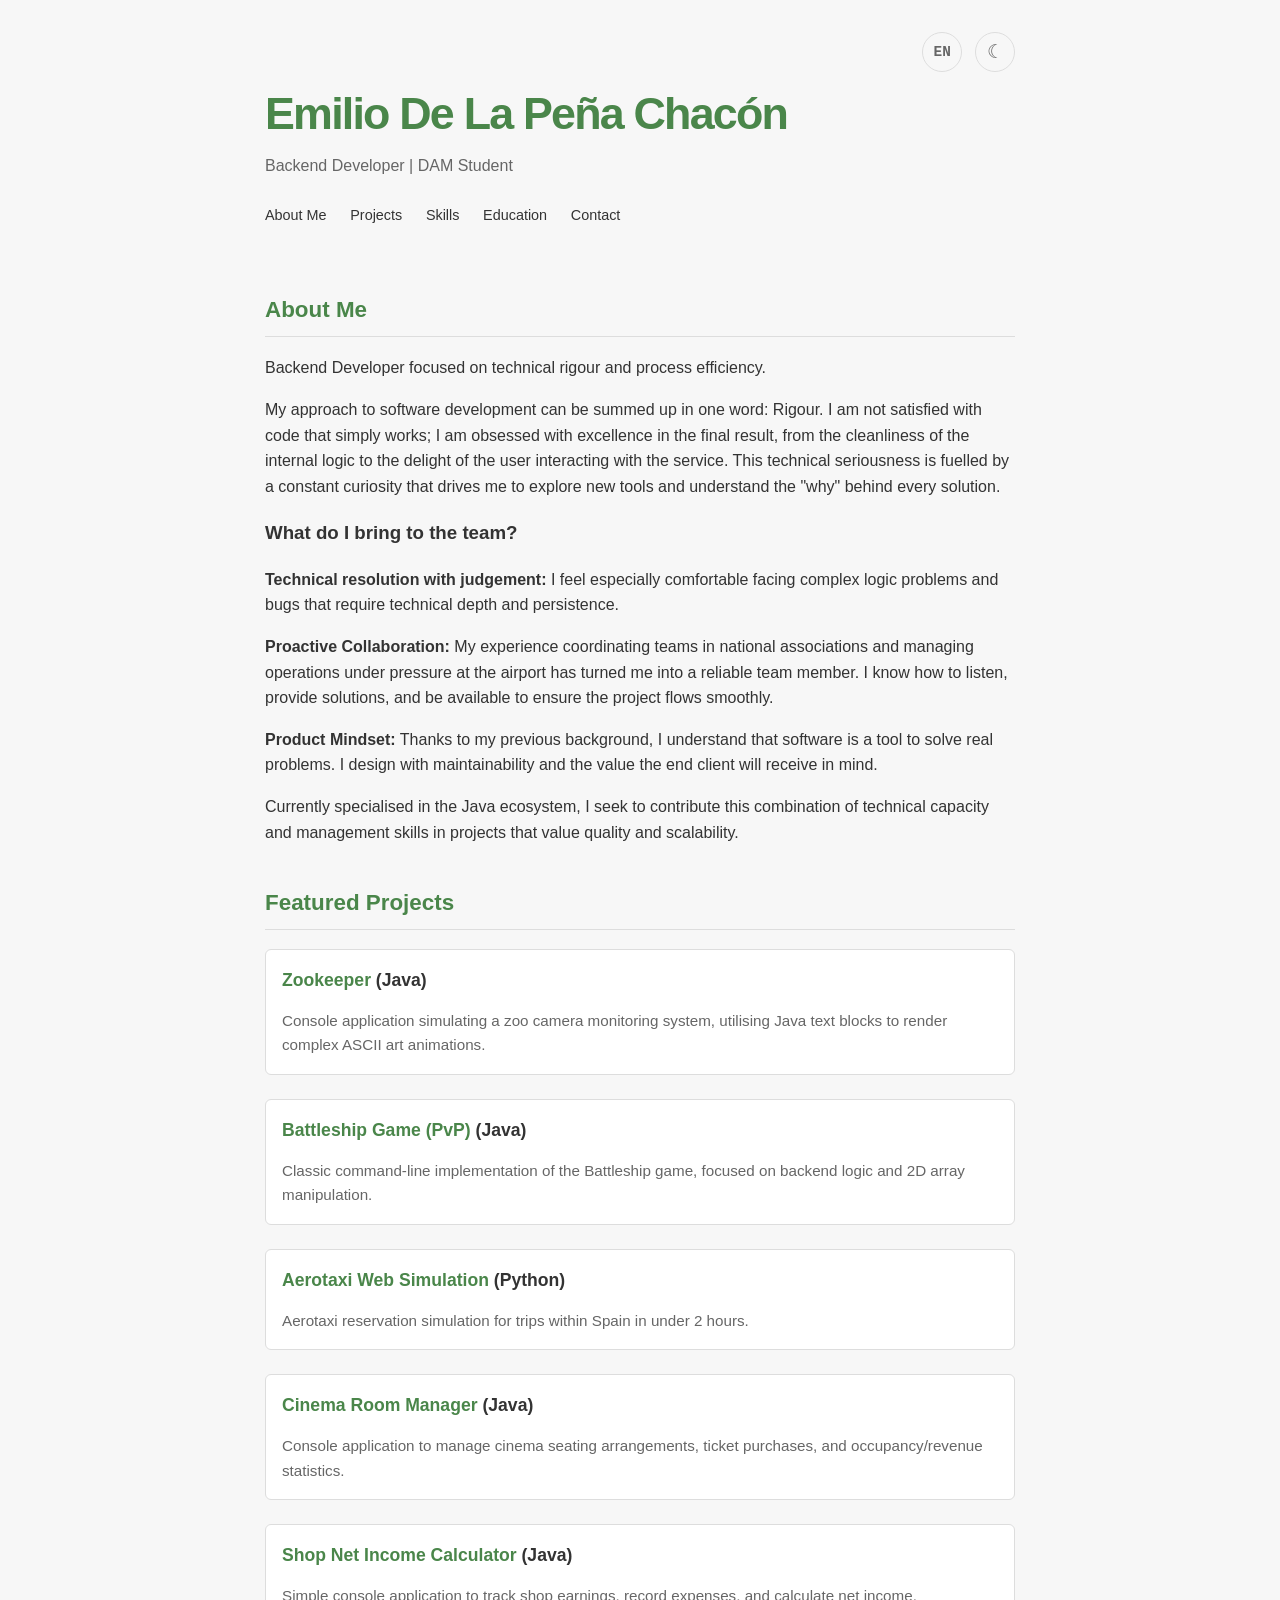
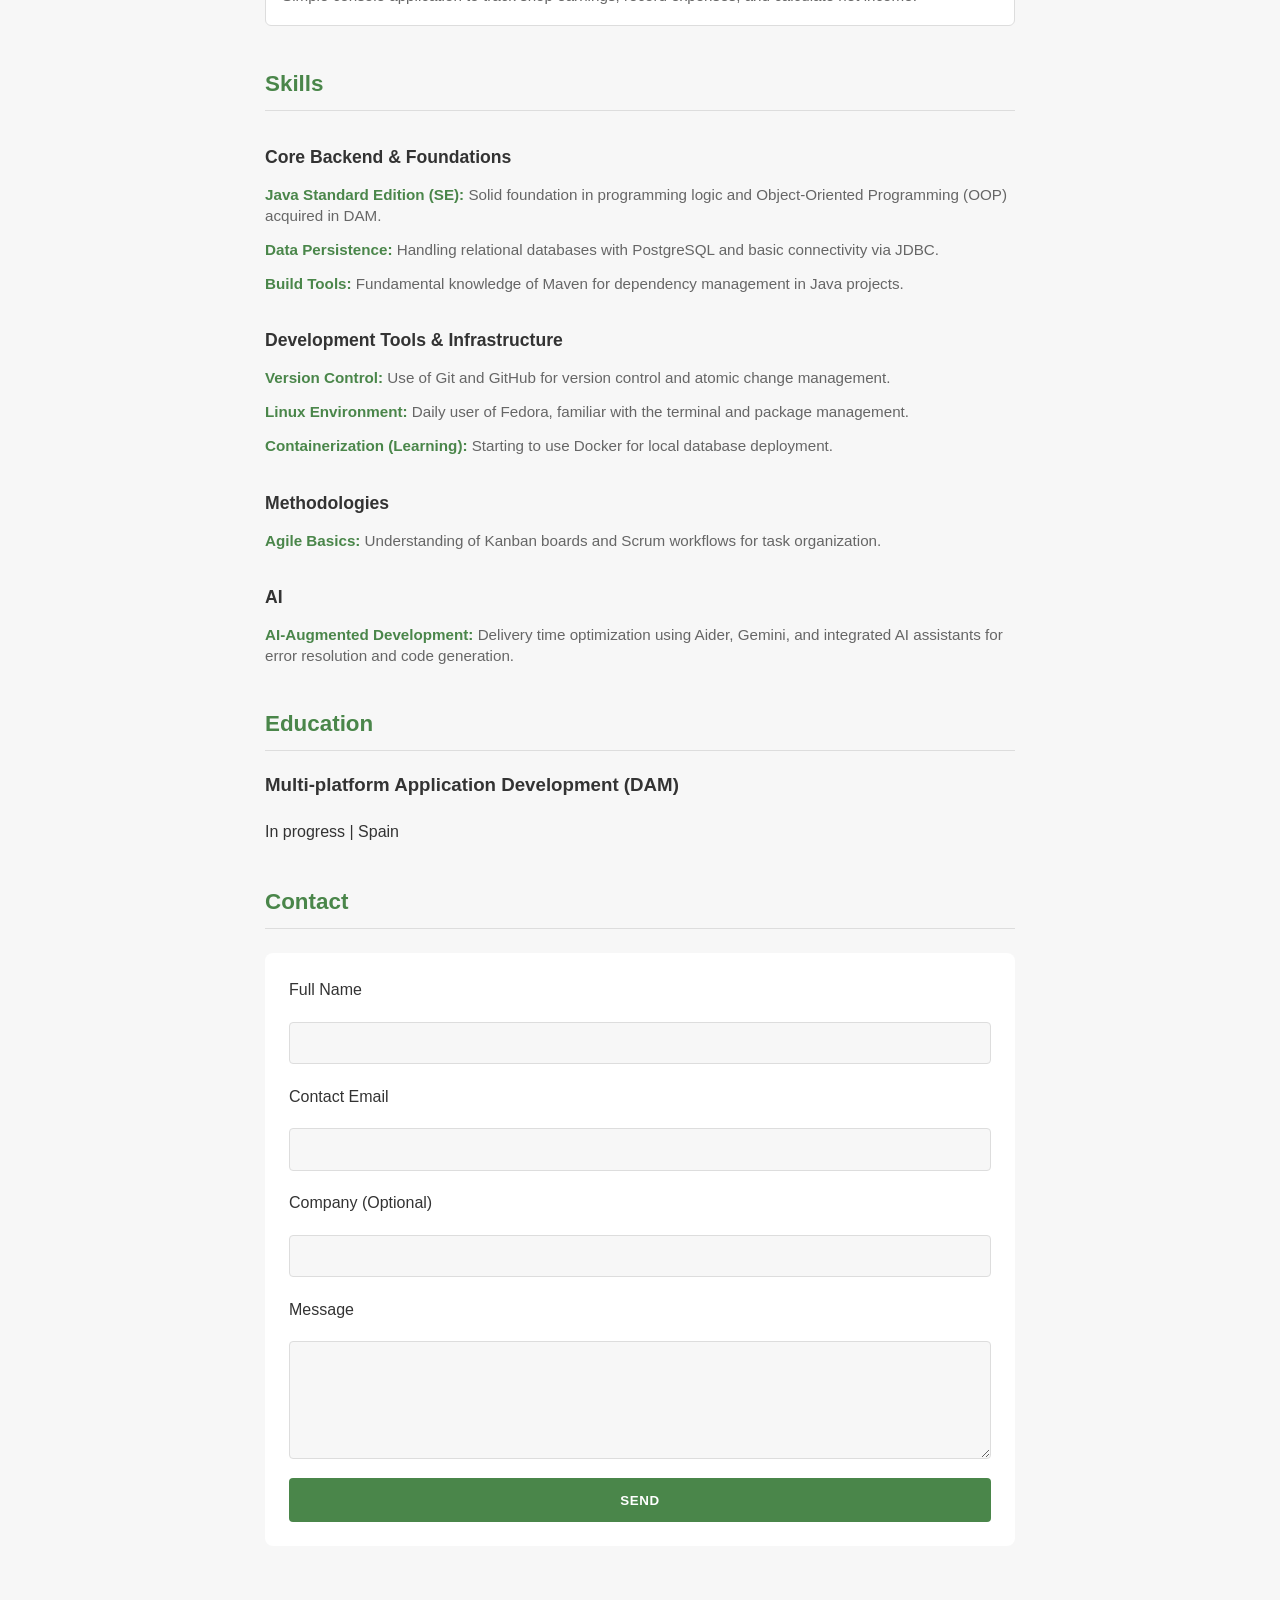
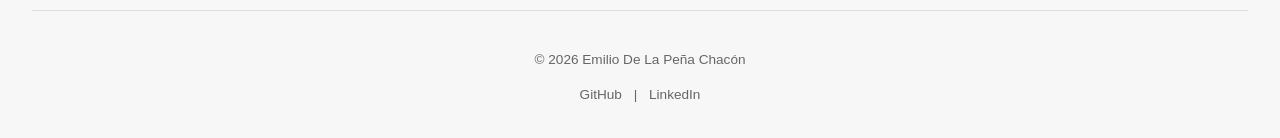
==== commit d1d42304: "Refactor: actualización de habilidades" ====
--- a/index.html
+++ b/index.html
@@ -80,44 +80,34 @@
             <h2 data-i18n="skills_title">Skills</h2>
             
             <div class="skills-category">
-                <h3 data-i18n="skills_cat1">Core Backend & Ecosystem</h3>
+                <h3 data-i18n="skills_cat_core">Core Backend & Foundations</h3>
                 <ul>
-                    <li data-i18n="skills_cat1_li1"><strong>Java (Spring Boot):</strong> Development of robust and scalable backend services utilising the Spring ecosystem.</li>
-                    <li data-i18n="skills_cat1_li2"><strong>Project Management:</strong> Automation and build with Maven and Gradle.</li>
-                    <li data-i18n="skills_cat1_li3"><strong>Data Persistence:</strong> Efficient implementation via JPA / Hibernate and PostgreSQL.</li>
-                    <li data-i18n="skills_cat1_li4"><strong>Markup Languages:</strong> Handling XML for configurations and data transfer.</li>
+                    <li data-i18n="skills_core_java"><strong>Java Standard Edition (SE):</strong> Solid foundation in programming logic and Object-Oriented Programming (OOP) acquired in DAM.</li>
+                    <li data-i18n="skills_core_persistence"><strong>Data Persistence:</strong> Handling relational databases with PostgreSQL and basic connectivity via JDBC.</li>
+                    <li data-i18n="skills_core_build"><strong>Build Tools:</strong> Fundamental knowledge of Maven for dependency management in Java projects.</li>
                 </ul>
             </div>
 
             <div class="skills-category">
-                <h3 data-i18n="skills_cat2">Architecture & Code Quality</h3>
+                <h3 data-i18n="skills_cat_tools">Development Tools & Infrastructure</h3>
                 <ul>
-                    <li data-i18n="skills_cat2_li1"><strong>Engineering Principles:</strong> Application of SOLID and Clean Code to ensure maintainable and readable code.</li>
-                    <li data-i18n="skills_cat2_li2"><strong>Testing & QA:</strong> Quality assurance via unit tests with JUnit and dependency simulation with Mockito.</li>
-                    <li data-i18n="skills_cat2_li3"><strong>System Design:</strong> Design of RESTful APIs under HTTP standards and knowledge of Design Patterns (Singleton, Factory) and Microservices.</li>
+                    <li data-i18n="skills_tools_git"><strong>Version Control:</strong> Use of Git and GitHub for version control and atomic change management.</li>
+                    <li data-i18n="skills_tools_linux"><strong>Linux Environment:</strong> Daily user of Fedora, familiar with the terminal and package management.</li>
+                    <li data-i18n="skills_tools_docker"><strong>Containerization (Learning):</strong> Starting to use Docker for local database deployment.</li>
                 </ul>
             </div>
 
             <div class="skills-category">
-                <h3 data-i18n="skills_cat3">Infrastructure, DevOps & Methodologies</h3>
+                <h3 data-i18n="skills_cat_methodologies">Methodologies</h3>
                 <ul>
-                    <li data-i18n="skills_cat3_li1"><strong>Version Control:</strong> Mastery of Git Flow on GitHub for professional software lifecycle management.</li>
-                    <li data-i18n="skills_cat3_li2"><strong>Systems & Deployment:</strong> Experience in Linux environments (Fedora) and containerisation with Docker.</li>
-                    <li data-i18n="skills_cat3_li3"><strong>Agile Methodologies:</strong> Working under Scrum and Kanban frameworks focused on continuous value delivery.</li>
+                    <li data-i18n="skills_methodologies_agile"><strong>Agile Basics:</strong> Understanding of Kanban boards and Scrum workflows for task organization.</li>
                 </ul>
             </div>
 
             <div class="skills-category">
-                <h3 data-i18n="skills_cat4">Frontend</h3>
+                <h3 data-i18n="skills_cat_ai">AI</h3>
                 <ul>
-                    <li data-i18n="skills_cat4_li1"><strong>Web Fundamentals:</strong> Creation of functional interfaces with HTML, CSS, and JavaScript.</li>
-                </ul>
-            </div>
-
-            <div class="skills-category">
-                <h3 data-i18n="skills_cat5">Artificial Intelligence</h3>
-                <ul>
-                    <li data-i18n="skills_cat5_li1"><strong>Productivity with AI:</strong> Development with augmented capabilities via Aider and integrated IDEs (AI-driven development) to optimise delivery times.</li>
+                    <li data-i18n="skills_ai_augmented"><strong>AI-Augmented Development:</strong> Delivery time optimization using Aider, Gemini, and integrated AI assistants for error resolution and code generation.</li>
                 </ul>
             </div>
         </section>
--- a/assets/css/style.css
+++ b/assets/css/style.css
@@ -1,3 +1,13 @@
+/**
+ * Main Stylesheet
+ * 
+ * Purpose: Defines the visual styling for the portfolio website, including
+ *          layout, typography, color variables, and responsive design.
+ * 
+ * Dependencies: None (Vanilla CSS)
+ * 
+ * Author: Emilio De La Peña Chacón
+ */
 :root {
     /* Colores (Minimalista - Light Mode Default) */
     --bg: #f7f7f7;           /* Fondo claro minimalista */
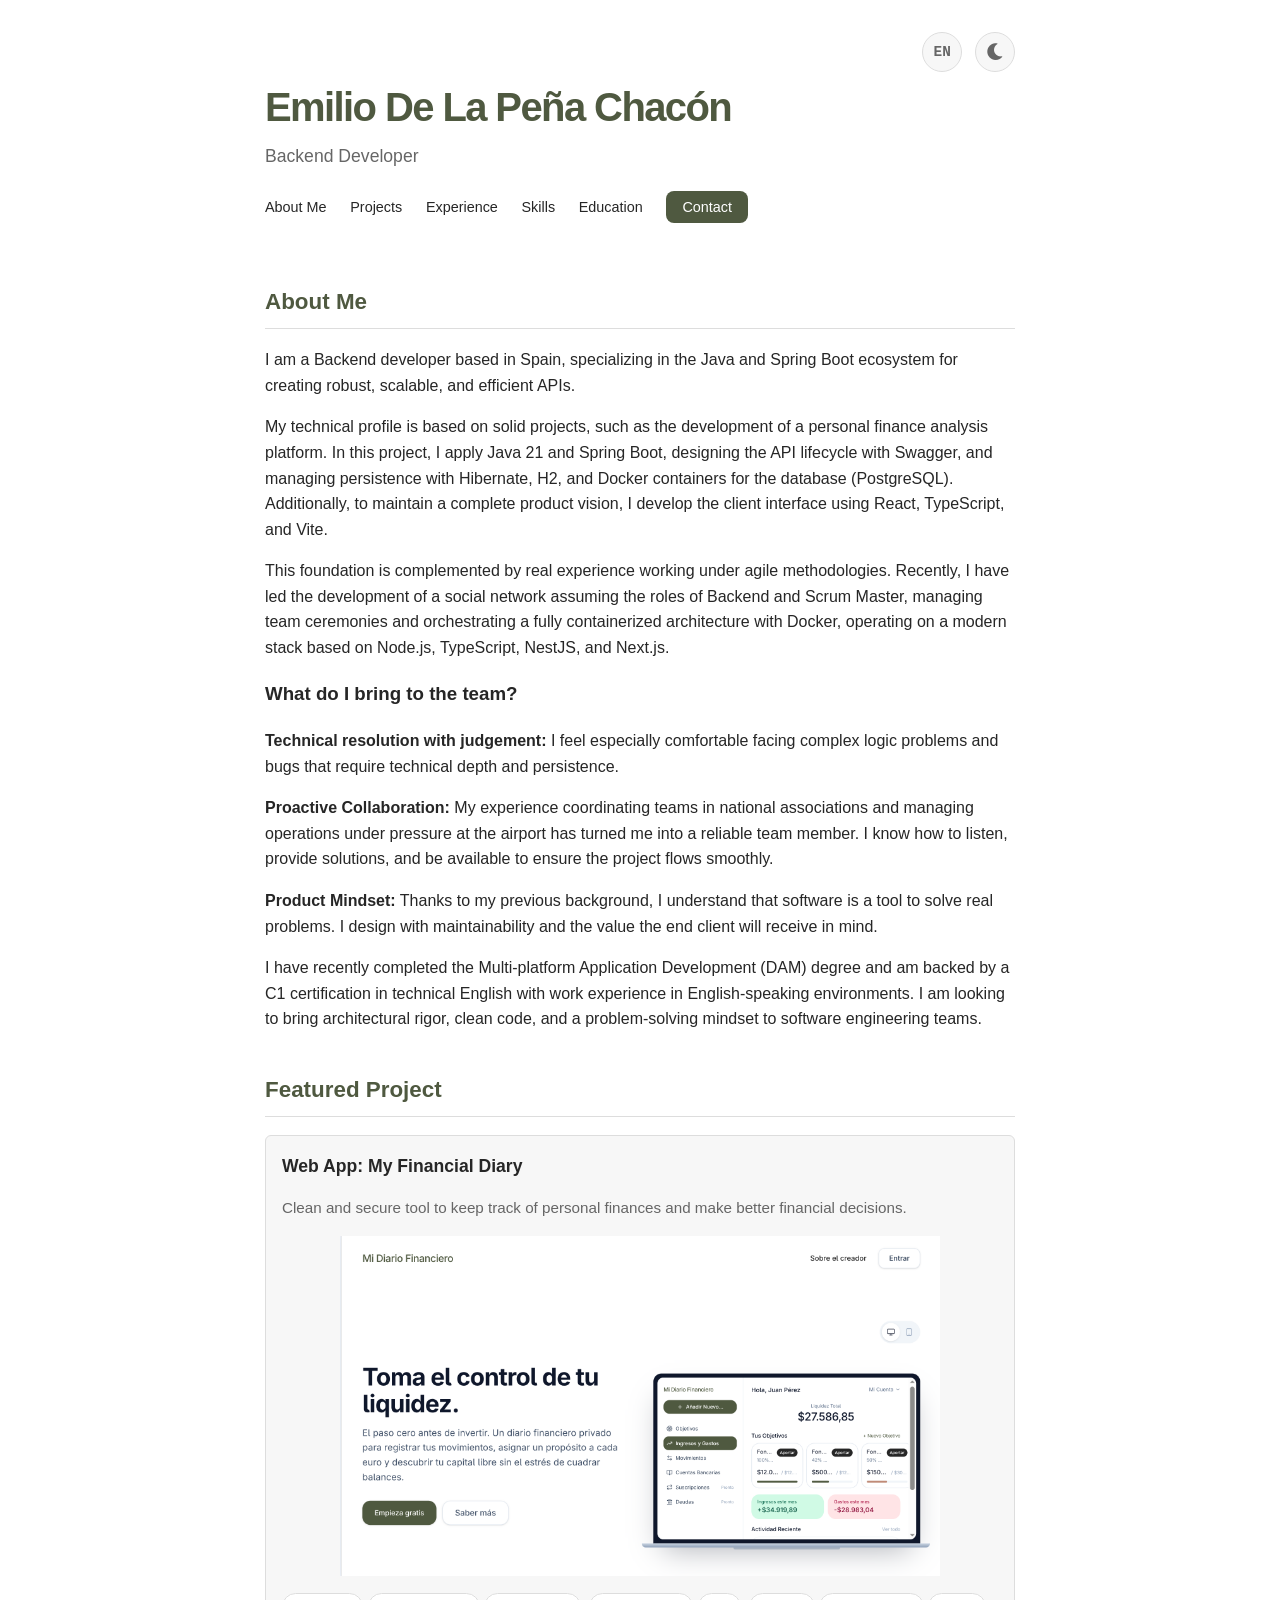
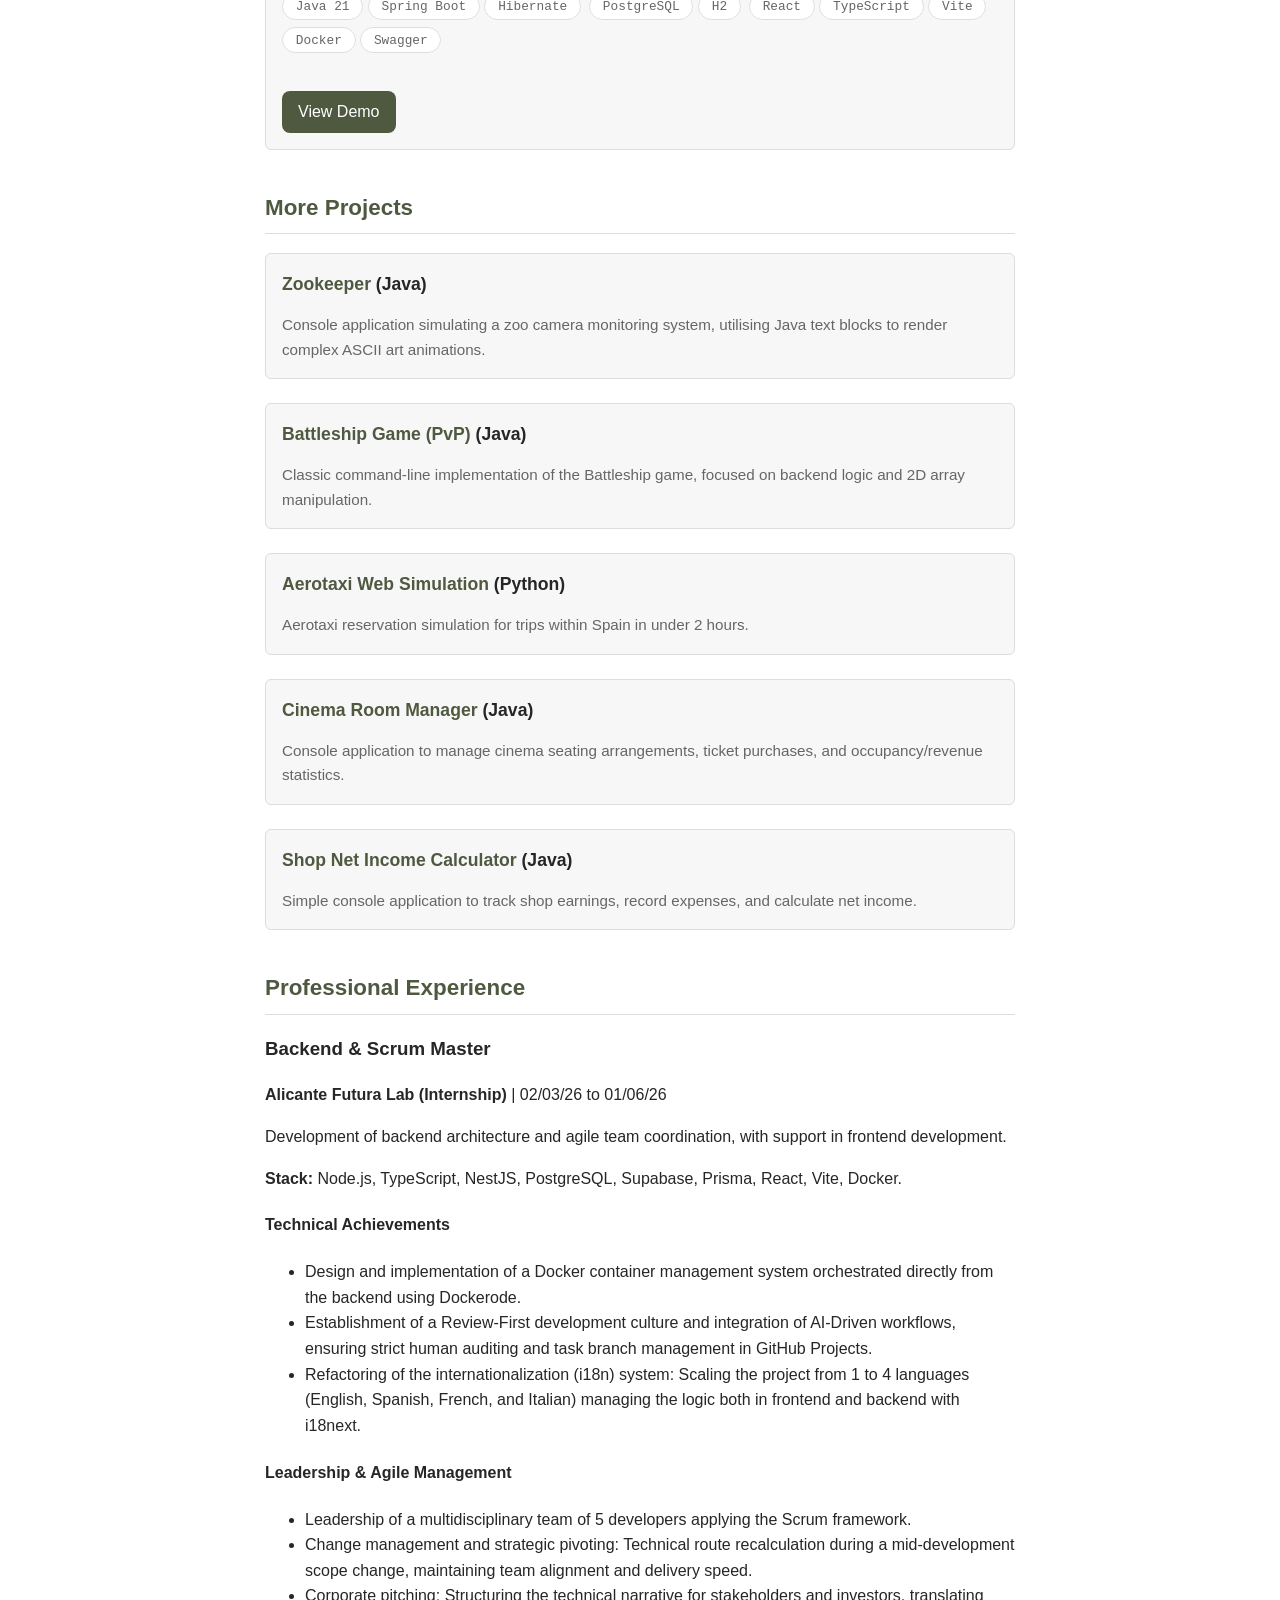
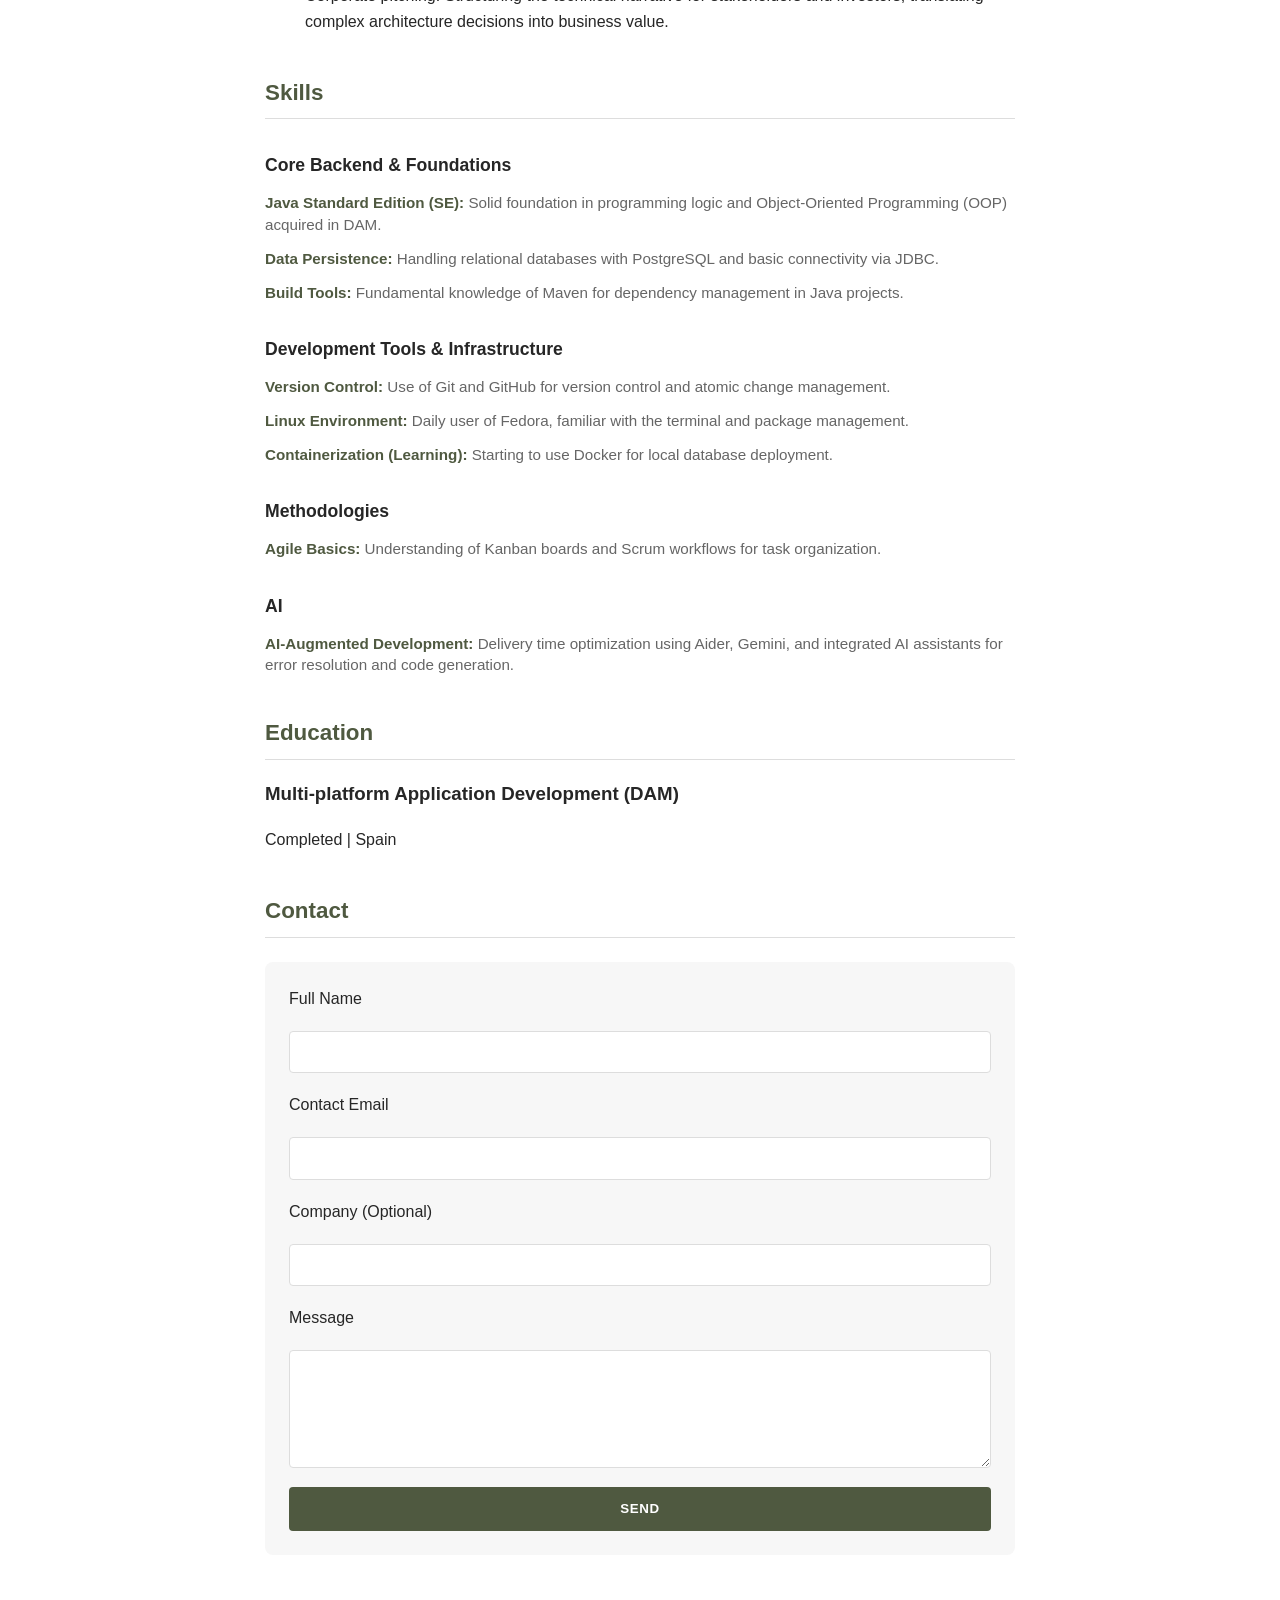
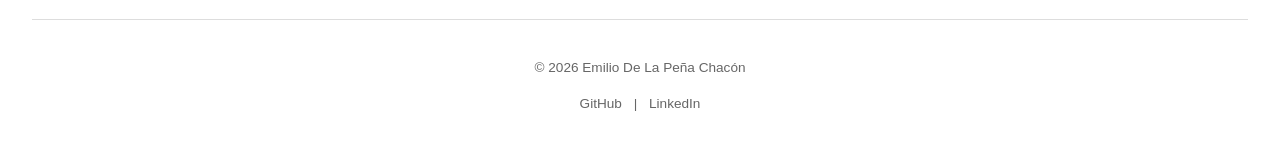
==== commit 44e0ff4b: "upgrade portfolio with new experience and project" ====
--- a/index.html
+++ b/index.html
@@ -5,27 +5,30 @@
     <meta name="viewport" content="width=device-width, initial-scale=1.0">
     <title data-i18n="meta_title">Emilio De La Peña Chacón | Backend Developer</title>
     <link rel="stylesheet" href="assets/css/style.css">
+    <link rel="stylesheet" href="https://cdnjs.cloudflare.com/ajax/libs/font-awesome/6.0.0/css/all.min.css">
 </head>
 <body>
     <main class="container">
         <header>
             <h1>Emilio De La Peña Chacón</h1>
-            <p class="subtitle" data-i18n="subtitle">Backend Developer | DAM Student</p>
+            <p class="subtitle" data-i18n="subtitle">Backend Developer</p>
             <nav id="main-nav">
                 <button id="close-menu" aria-label="Close menu" data-i18n-aria="aria_close_menu">&times;</button>
                 <a href="#sobre-mi" data-i18n="nav_about">About Me</a>
-                <a href="#proyectos" data-i18n="nav_projects">Projects</a>
+                <a href="#proyecto-destacado" data-i18n="nav_projects">Projects</a>
+                <a href="#experiencia-profesional" data-i18n="nav_experience">Experience</a>
                 <a href="#habilidades" data-i18n="nav_skills">Skills</a>
                 <a href="#formacion" data-i18n="nav_education">Education</a>
-                <a href="#contacto" data-i18n="nav_contact">Contact</a>
+                <a href="#contacto" class="cta-button" data-i18n="nav_contact">Contact</a>
             </nav>
             <div class="header-controls">
                 <button id="lang-toggle" aria-label="Switch to Spanish" data-i18n-aria="aria_lang_toggle">
-                    <span id="lang-current">EN</span>
+                    <span id="lang-current" style="font-size: 0.9rem; font-weight: 700; font-family: var(--font-code);">EN</span>
                 </button>
                 <button id="theme-toggle" aria-label="Switch to dark mode" data-i18n-aria="aria_theme_toggle_dark">
-                    <span id="theme-icon">&#9790;</span> <!-- Icono de Luna (Modo Oscuro) -->
+                    <span id="theme-icon"><i class="fas fa-moon"></i></span>
                 </button>
+                <a href="#contacto" class="cta-mobile" aria-label="Contact" data-i18n-aria="aria_contact_label"><i class="fas fa-envelope"></i></a>
                 <button id="menu-toggle" aria-label="Open menu" data-i18n-aria="aria_menu_toggle">
                     <span id="menu-icon">&#9776;</span>
                 </button>
@@ -34,8 +37,9 @@
 
         <section id="sobre-mi">
             <h2 data-i18n="about_title">About Me</h2>
-            <p data-i18n="about_p1">Backend Developer focused on technical rigour and process efficiency.</p>
-            <p data-i18n="about_p2">My approach to software development can be summed up in one word: Rigour. I am not satisfied with code that simply works; I am obsessed with excellence in the final result, from the cleanliness of the internal logic to the delight of the user interacting with the service. This technical seriousness is fuelled by a constant curiosity that drives me to explore new tools and understand the "why" behind every solution.</p>
+            <p data-i18n="about_p1">I am a Backend developer based in Spain, specializing in the Java and Spring Boot ecosystem for creating robust, scalable, and efficient APIs.</p>
+            <p data-i18n="about_p2">My technical profile is based on solid projects, such as the development of a personal finance analysis platform. In this project, I apply Java 21 and Spring Boot, designing the API lifecycle with Swagger and Postman, and managing persistence with Hibernate, H2, and Docker containers for the database (PostgreSQL). Additionally, to maintain a complete product vision, I develop the client interface using React, TypeScript, and Vite.</p>
+            <p data-i18n="about_p3">This foundation is complemented by real experience working under agile methodologies. Recently, I have led the development of a social network assuming the roles of Backend Lead and Scrum Master, managing team ceremonies and orchestrating a fully containerized architecture with Docker, operating on a modern stack based on Node.js, TypeScript, NestJS, and Next.js.</p>
             
             <h3 data-i18n="about_q_title">What do I bring to the team?</h3>
             
@@ -45,33 +49,98 @@
             
             <p data-i18n="about_q_p3"><strong>Product Mindset:</strong> Thanks to my previous background, I understand that software is a tool to solve real problems. I design with maintainability and the value the end client will receive in mind.</p>
             
-            <p data-i18n="about_conclusion">Currently specialised in the Java ecosystem, I seek to contribute this combination of technical capacity and management skills in projects that value quality and scalability.</p>
-        </section>
-
-        <!-- Nueva Sección: Proyectos -->
+            <p data-i18n="about_conclusion">I have recently completed the Multi-platform Application Development (DAM) degree and am backed by a C1 certification in technical English with work experience in English-speaking environments. I am looking to bring architectural rigor, clean code, and a problem-solving mindset to software engineering teams.</p>
+        </section>
+
+        <!-- Proyecto Destacado -->
+        <section id="proyecto-destacado">
+            <h2 data-i18n="featured_project_title">Proyecto Destacado</h2>
+            <div class="project-item">
+                <h3 data-i18n="featured_project_name">App web: Mi Diario Financiero</h3>
+                <p data-i18n="featured_project_desc">Herramienta limpia y segura para llevar el registro de finanzas personales y tomar mejores decisiones financieras.</p>
+                <img src="assets/img/diario-financiero-hero.png" alt="Mi Diario Financiero" style="width:100%; max-width:600px; margin: 1rem auto; display: block;">
+
+                <div class="tech-stack">
+                    <div class="tech-category">
+                        <div class="tech-pills">
+                            <span class="tech-pill">Java 21</span>
+                            <span class="tech-pill">Spring Boot</span>
+                            <span class="tech-pill">Hibernate</span>
+                        </div>
+                    </div>
+                    <div class="tech-category">
+                        <div class="tech-pills">
+                            <span class="tech-pill">PostgreSQL</span>
+                            <span class="tech-pill">H2</span>
+                        </div>
+                    </div>
+                    <div class="tech-category">
+                        <div class="tech-pills">
+                            <span class="tech-pill">React</span>
+                            <span class="tech-pill">TypeScript</span>
+                            <span class="tech-pill">Vite</span>
+                        </div>
+                    </div>
+                    <div class="tech-category">
+                        <div class="tech-pills">
+                            <span class="tech-pill">Docker</span>
+                            <span class="tech-pill">Swagger</span>
+                        </div>
+                    </div>
+                </div>
+
+                <a href="diariofinanciero.html" class="cta-button" style="display: inline-block; margin-top: 1rem;" data-i18n="featured_project_btn">Ver demostración</a>
+            </div>
+        </section>
+
+        <!-- Más proyectos -->
         <section id="proyectos">
-            <h2 data-i18n="projects_title">Featured Projects</h2>
+            <h2 data-i18n="projects_title_more">Más proyectos</h2>
             <div class="project-list">
                 <div class="project-item">
-                    <h3><a href="https://github.com/EmilioChacon/zookeeper" target="_blank">Zookeeper</a> (Java)</h3>
+                    <h3 data-i18n="project_zookeeper_title"><a href="https://github.com/EmilioChacon/zookeeper" target="_blank">Zookeeper</a> (Java)</h3>
                     <p data-i18n="project_zookeeper_desc">Console application simulating a zoo camera monitoring system, utilising Java text blocks to render complex ASCII art animations.</p>
                 </div>
                 <div class="project-item">
-                    <h3><a href="https://github.com/EmilioChacon/battleship-pvp-game" target="_blank">Battleship Game (PvP)</a> (Java)</h3>
+                    <h3 data-i18n="project_battleship_title"><a href="https://github.com/EmilioChacon/battleship-pvp-game" target="_blank">Battleship Game (PvP)</a> (Java)</h3>
                     <p data-i18n="project_battleship_desc">Classic command-line implementation of the Battleship game, focused on backend logic and 2D array manipulation.</p>
                 </div>
                 <div class="project-item">
-                    <h3><a href="https://github.com/EmilioChacon/aerotaxi-web" target="_blank">Aerotaxi Web Simulation</a> (Python)</h3>
+                    <h3 data-i18n="project_aerotaxi_title"><a href="https://github.com/EmilioChacon/aerotaxi-web" target="_blank">Aerotaxi Web Simulation</a> (Python)</h3>
                     <p data-i18n="project_aerotaxi_desc">Aerotaxi reservation simulation for trips within Spain in under 2 hours.</p>
                 </div>
                 <div class="project-item">
-                    <h3><a href="https://github.com/EmilioChacon/Cinema-Room-Manager" target="_blank">Cinema Room Manager</a> (Java)</h3>
+                    <h3 data-i18n="project_cinema_title"><a href="https://github.com/EmilioChacon/Cinema-Room-Manager" target="_blank">Cinema Room Manager</a> (Java)</h3>
                     <p data-i18n="project_cinema_desc">Console application to manage cinema seating arrangements, ticket purchases, and occupancy/revenue statistics.</p>
                 </div>
                 <div class="project-item">
-                    <h3><a href="https://github.com/EmilioChacon/Simple-Shop-Net-Income-Calculator" target="_blank">Shop Net Income Calculator</a> (Java)</h3>
+                    <h3 data-i18n="project_shop_title"><a href="https://github.com/EmilioChacon/Simple-Shop-Net-Income-Calculator" target="_blank">Shop Net Income Calculator</a> (Java)</h3>
                     <p data-i18n="project_shop_desc">Simple console application to track shop earnings, record expenses, and calculate net income.</p>
                 </div>
+            </div>
+        </section>
+
+        <section id="experiencia-profesional">
+            <h2 data-i18n="experience_title">Experiencia Profesional</h2>
+            <div class="item">
+                <h3 data-i18n="exp_role">Backend & Scrum Master</h3>
+                <p data-i18n="exp_company"><strong>Alicante Futura Lab (Prácticas)</strong> | 02/03/26 al 01/06/26</p>
+                <p data-i18n="exp_desc">Desarrollo de arquitectura backend y coordinación de equipo ágil, con apoyo en el desarrollo frontend.</p>
+                <p data-i18n="exp_stack"><strong>Stack:</strong> Node.js, TypeScript, NestJS, PostgreSQL, Supabase, Prisma, React, Vite, Docker.</p>
+
+                <h4 data-i18n="exp_achievements_title">Logros Técnicos</h4>
+                <ul>
+                    <li data-i18n="exp_achievements_1">Diseño e implementación de un sistema de gestión de contenedores Docker orquestado directamente desde el backend utilizando Dockerode.</li>
+                    <li data-i18n="exp_achievements_2">Establecimiento de una cultura de desarrollo Review-First e integración de flujos de trabajo AI-Driven, asegurando auditoría humana estricta y gestión de ramas por tareas en GitHub Projects.</li>
+                    <li data-i18n="exp_achievements_3">Refactorización del sistema de internacionalización (i18n): Escalado del proyecto de 1 a 4 idiomas (Inglés, Español, Francés e Italiano) gestionando la lógica tanto en frontend como en backend con i18next.</li>
+                </ul>
+
+                <h4 data-i18n="exp_leadership_title">Liderazgo y Gestión Ágil</h4>
+                <ul>
+                    <li data-i18n="exp_leadership_1">Liderazgo de un equipo multidisciplinar de 5 desarrolladores aplicando el marco de trabajo Scrum.</li>
+                    <li data-i18n="exp_leadership_2">Gestión del cambio y pivotaje estratégico: Recálculo de ruta técnica durante un cambio de alcance a mitad del desarrollo, manteniendo el alineamiento del equipo y la velocidad de entrega.</li>
+                    <li data-i18n="exp_leadership_3">Pitching corporativo: Estructuración de la narrativa técnica frente a stakeholders e inversores, traduciendo decisiones de arquitectura complejas en valor de negocio.</li>
+                </ul>
             </div>
         </section>
 
@@ -116,7 +185,7 @@
             <h2 data-i18n="edu_title">Education</h2>
             <div class="item">
                 <h3 data-i18n="edu_dam">Multi-platform Application Development (DAM)</h3>
-                <span data-i18n="edu_status">In progress | Spain</span>
+                <span data-i18n="edu_status">Completed | Spain</span>
             </div>
         </section>
 
@@ -156,4 +225,4 @@
     <script src="assets/js/i18n.js"></script>
     <script src="assets/js/theme.js"></script>
 </body>
-</html>
+</html>
--- a/assets/css/style.css
+++ b/assets/css/style.css
@@ -10,14 +10,14 @@
  */
 :root {
     /* Colores (Minimalista - Light Mode Default) */
-    --bg: #f7f7f7;           /* Fondo claro minimalista */
-    --bg-rgb: 247, 247, 247;
-    --text: #333333;         /* Texto oscuro */
-    --accent: #4a864a;       /* Verde hoja oscuro (Distintivo) */
+    --bg: #ffffff;           /* Fondo claro minimalista */
+    --bg-rgb: 255, 255, 255;
+    --text: #262626;         /* Texto oscuro */
+    --accent: #4F5940;       /* Verde hoja oscuro (Distintivo) */
     --secondary: #666666;    /* Gris medio para subtítulos */
     --border-line: #dddddd;  /* Líneas y bordes sutiles */
-    --gray-bg: #ffffff;      /* Fondo de bloques y tags (blanco puro) */
-    --gray-bg-rgb: 255, 255, 255;
+    --gray-bg: #f7f7f7;      /* Fondo de bloques y tags (blanco puro) */
+    --gray-bg-rgb: 247, 247, 247;
 
     /* Tipografía */
     --font-primary: 'Inter', -apple-system, BlinkMacSystemFont, "Segoe UI", Roboto, sans-serif;
@@ -103,9 +103,9 @@
     right: 1.5rem;
 }
 
-h1 { 
-    font-size: 2.8rem; 
-    margin-bottom: 0.2rem; 
+h1 {
+    font-size: 2.5rem;
+    margin-bottom: 0.2rem;
     color: var(--accent);
     letter-spacing: -0.04em;
 }
@@ -114,6 +114,7 @@
     color: var(--secondary);
     font-weight: 500;
     margin-top: 0;
+    font-size: 1.1rem;
 }
 
 nav { margin-top: 1.5rem; }
@@ -139,7 +140,7 @@
     text-decoration: underline;
 }
 
-h2 { 
+h2 {
     font-size: 1.4rem; 
     color: var(--accent);
     border-bottom: 1px solid var(--border-line); 
@@ -233,6 +234,32 @@
     font-size: 0.95rem;
     color: var(--secondary);
     margin-bottom: 0;
+}
+
+/* Tech Stack Pills for Featured Project */
+.tech-stack {
+    display: flex;
+    flex-wrap: wrap;
+    gap: 0.5rem;
+    margin-top: 1rem;
+    margin-bottom: 1.5rem;
+}
+
+.tech-category {
+    display: flex;
+    flex-wrap: wrap;
+    gap: 0.5rem;
+}
+
+.tech-pill {
+    background: var(--bg);
+    color: var(--secondary);
+    padding: 0.3rem 0.8rem;
+    border-radius: 16px;
+    font-size: 0.8rem;
+    font-family: var(--font-code);
+    border: 1px solid var(--border-line);
+    white-space: nowrap;
 }
 
 
@@ -302,11 +329,11 @@
 }
 
 /* Theme Toggle, Menu Button & Language Toggle Style */
-#theme-toggle, #menu-toggle, #lang-toggle {
+#theme-toggle, #menu-toggle, #lang-toggle, .cta-mobile {
     position: static; /* Positioned by flex container */
-    background: none;
+    background: var(--gray-bg);
     border: 1px solid var(--border-line); /* Añadir un borde sutil */
-    color: var(--secondary); 
+    color: var(--secondary);
     width: 40px; /* Tamaño fijo */
     height: 40px; /* Tamaño fijo */
     display: flex;
@@ -316,9 +343,10 @@
     cursor: pointer;
     transition: background 0.2s, color 0.2s, border-color 0.2s;
     padding: 0;
-}
-
-#theme-toggle:hover, #menu-toggle:hover, #lang-toggle:hover {
+    text-decoration: none;
+}
+
+#theme-toggle:hover, #menu-toggle:hover, #lang-toggle:hover, .cta-mobile:hover {
     background: var(--border-line);
     color: var(--accent);
     border-color: var(--accent);
@@ -329,6 +357,11 @@
     font-size: 1.2rem;
 }
 
+.cta-mobile {
+    display: none; /* Hidden on desktop */
+    font-size: 1.2rem;
+}
+
 #close-menu {
     display: none;
 }
@@ -339,10 +372,24 @@
 }
 
 #lang-current {
-    font-size: 0.9rem; /* Un poco más pequeño para texto */
-    font-weight: 700;
-    font-family: var(--font-code);
-}
+    font-size: 1.2rem; /* Un poco más pequeño para texto */
+}
+
+/* CTA Button for Desktop */
+.cta-button {
+    background-color: var(--accent);
+    color: white;
+    padding: 0.5rem 1rem;
+    border-radius: 8px;
+    border-bottom: none;
+}
+
+.cta-button:hover {
+    filter: brightness(1.1);
+    color: white;
+    border-bottom: none;
+}
+
 
 /* Footer (Nuevo elemento semántico) */
 footer {
@@ -365,52 +412,119 @@
     color: var(--accent);
 }
 
+/* --- Table Styles --- */
+table {
+    width: 100%;
+    border-collapse: collapse;
+    margin-top: 1rem;
+    margin-bottom: 2rem;
+    font-size: 0.95rem;
+}
+
+th, td {
+    padding: 0.8rem;
+    text-align: left;
+    border-bottom: 1px solid var(--border-line);
+}
+
+th {
+    color: var(--accent);
+    font-weight: 600;
+}
+
+td {
+    color: var(--secondary);
+}
+
+td strong {
+    color: var(--text);
+}
+
+
 /* --- Mobile Optimization --- */
 @media (max-width: 600px) {
     html {
-        scroll-padding-top: 9rem; /* Aumentado para evitar solapamiento en móviles */
+        scroll-padding-top: 12rem; /* Aumentado para el nuevo alto del header */
     }
 
     body {
         padding: 1rem;
     }
-    
+
     header {
-        /* Asegurar que el header ocupe el ancho correcto y no cause desbordamiento */
+        /* Layout de columna para móvil */
+        display: flex;
+        flex-direction: column;
+        align-items: center;
+        text-align: center;
         width: 100%;
         box-sizing: border-box;
+        margin-bottom: 1.5rem; /* Reducir el margen inferior del header */
     }
 
     header.scrolled {
         width: calc(100% + 2rem);
         margin-left: -1rem;
         margin-right: -1rem;
-        padding-right: 4rem; /* Espacio para controles */
+        padding: 1rem 1.5rem; /* Padding vertical en modo scrolled */
+        margin-bottom: 1.5rem;
     }
 
     header.scrolled h1 {
-        font-size: 1.2rem; /* Reducir aún más en mobile sticky para evitar saltos de línea */
+        font-size: 1.3rem; /* Un poco más grande para que no se vea tan apelotonado */
+        margin-bottom: 0.4rem; /* Más espacio entre título y subtítulo en modo scrolled */
+    }
+
+    /* En móvil, el subtítulo no desaparece al hacer scroll */
+    header.scrolled .subtitle {
+        display: block;
+        opacity: 1;
+        pointer-events: auto;
+        font-size: 0.9rem; /* Un poco más pequeño en modo scrolled */
+    }
+
+    /* Ocultar la navegación principal en modo scrolled móvil, ya que está el menú hamburguesa */
+    header.scrolled nav {
+        display: none;
     }
 
     h1 {
-        /* Reducir el tamaño de la fuente para evitar saltos de línea incómodos */
-        font-size: 1.8rem; 
-        max-width: 75%; /* Evitar solapamiento con botones */
-    }
-    
+        font-size: 1.6rem;
+        max-width: 100%;
+        margin-bottom: 0.2rem; /* Reducir espacio entre título y subtítulo */
+    }
+
     .subtitle {
-        font-size: 0.9rem;
-        max-width: 75%;
-    }
-    
+        font-size: 1rem;
+        max-width: 100%;
+    }
+
+    /* Reposicionar los controles en el flujo normal */
+    .header-controls {
+        position: static;
+        margin-top: 0.8rem; /* Reducir el espacio entre subtítulo y botones */
+    }
+
+    /* Dar más espacio a los botones cuando el header hace scroll para que no se amontone */
+    header.scrolled .header-controls {
+        margin-top: 1rem;
+    }
+
     .skills-grid {
-        /* Asegurar que las etiquetas de habilidades se ajusten bien en pantallas pequeñas */
         grid-template-columns: repeat(auto-fit, minmax(90px, 1fr));
     }
-    
+
     /* Mobile Menu Styles */
     #menu-toggle {
         display: flex;
+    }
+
+    .cta-mobile {
+        display: flex;
+    }
+
+    .cta-button {
+        display: none;
     }
 
     nav#main-nav {
@@ -419,7 +533,9 @@
         left: 0;
         width: 100%;
         height: 100vh;
-        background: var(--bg);
+        background: rgba(var(--bg-rgb), 0.9); /* Fondo con transparencia */
+        backdrop-filter: blur(10px);
+        -webkit-backdrop-filter: blur(10px);
         z-index: 2000;
         display: flex;
         flex-direction: column;
@@ -427,11 +543,9 @@
         align-items: center;
         opacity: 0;
         pointer-events: none;
-        transition: opacity 0.3s ease, visibility 0.3s;
+        transition: opacity 0.3s ease;
         visibility: hidden;
         margin-top: 0;
-        /* Asegurar contraste en modo oscuro/claro */
-        backdrop-filter: blur(10px);
     }
 
     nav#main-nav.nav-open {
@@ -459,4 +573,11 @@
         padding: 0.5rem;
         line-height: 1;
     }
-}
+
+    /* Hacer la tabla responsive */
+    table {
+        display: block;
+        overflow-x: auto;
+        white-space: nowrap;
+    }
+}
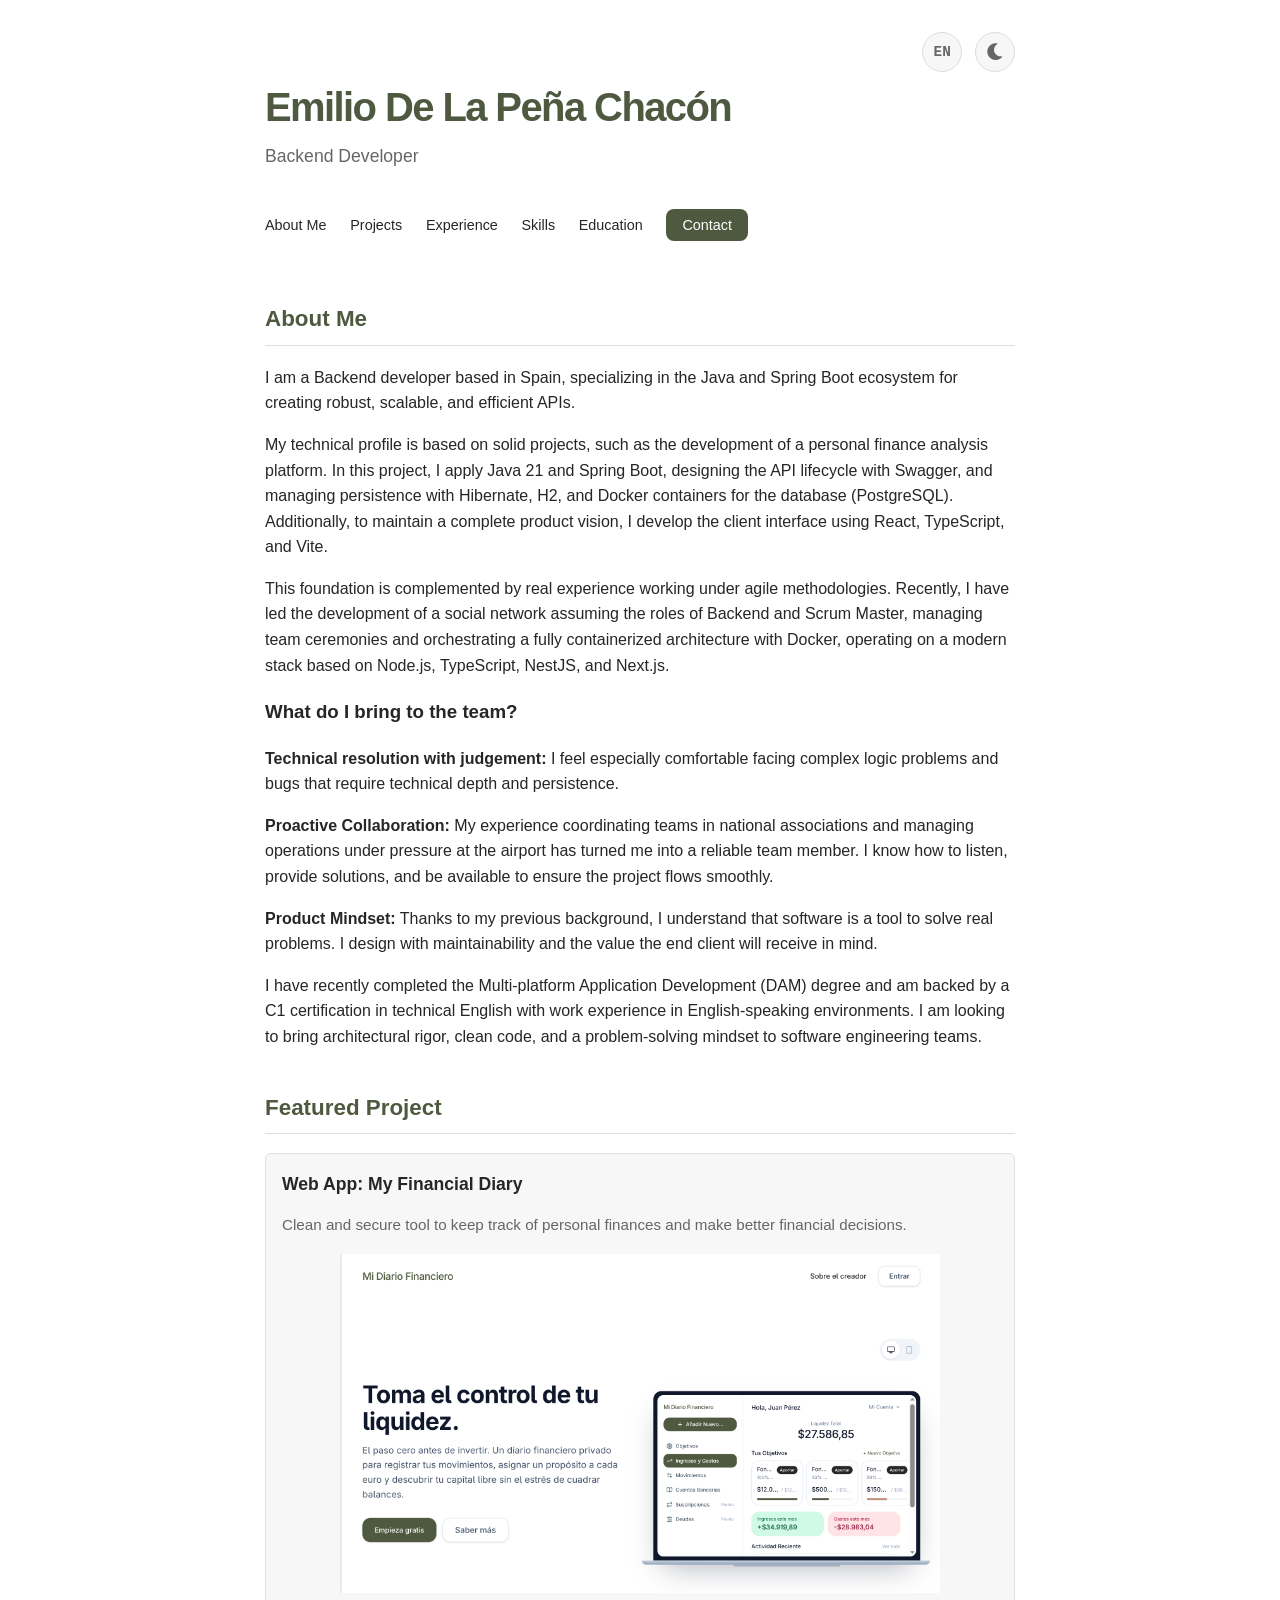
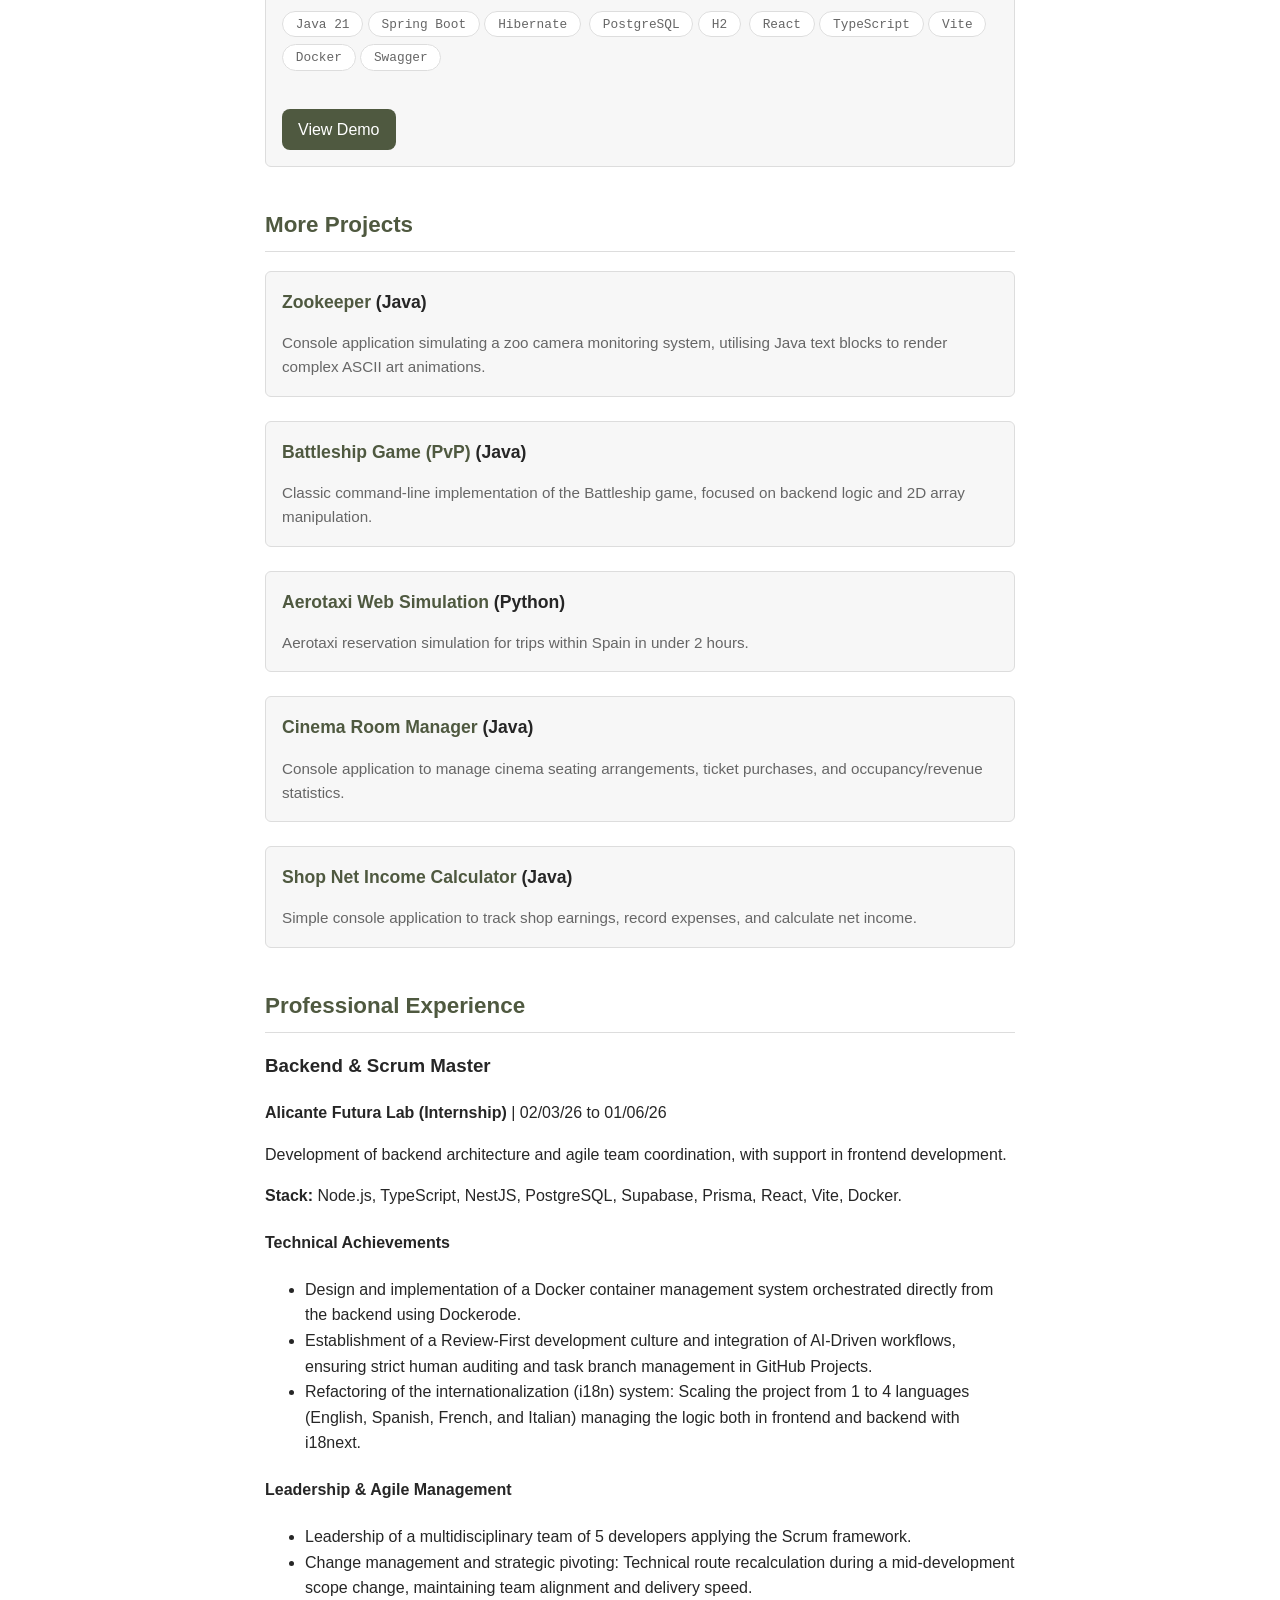
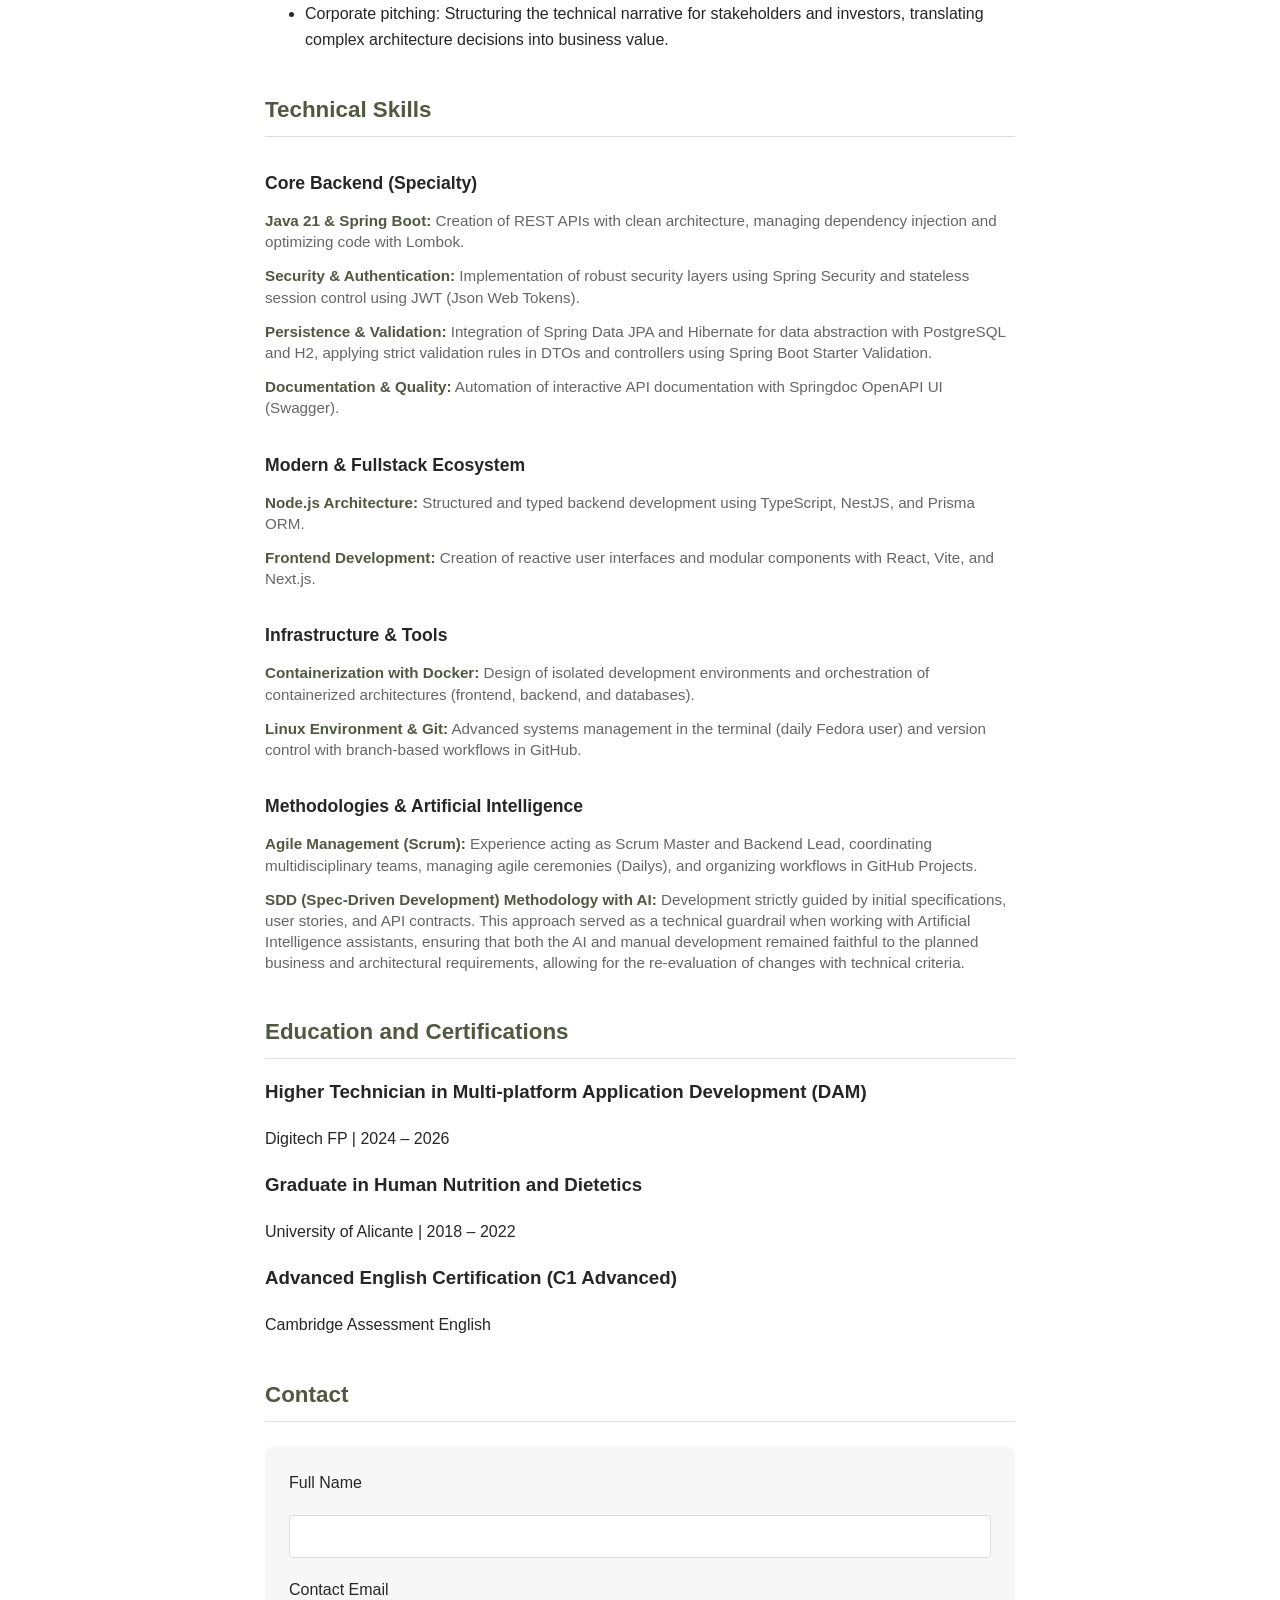
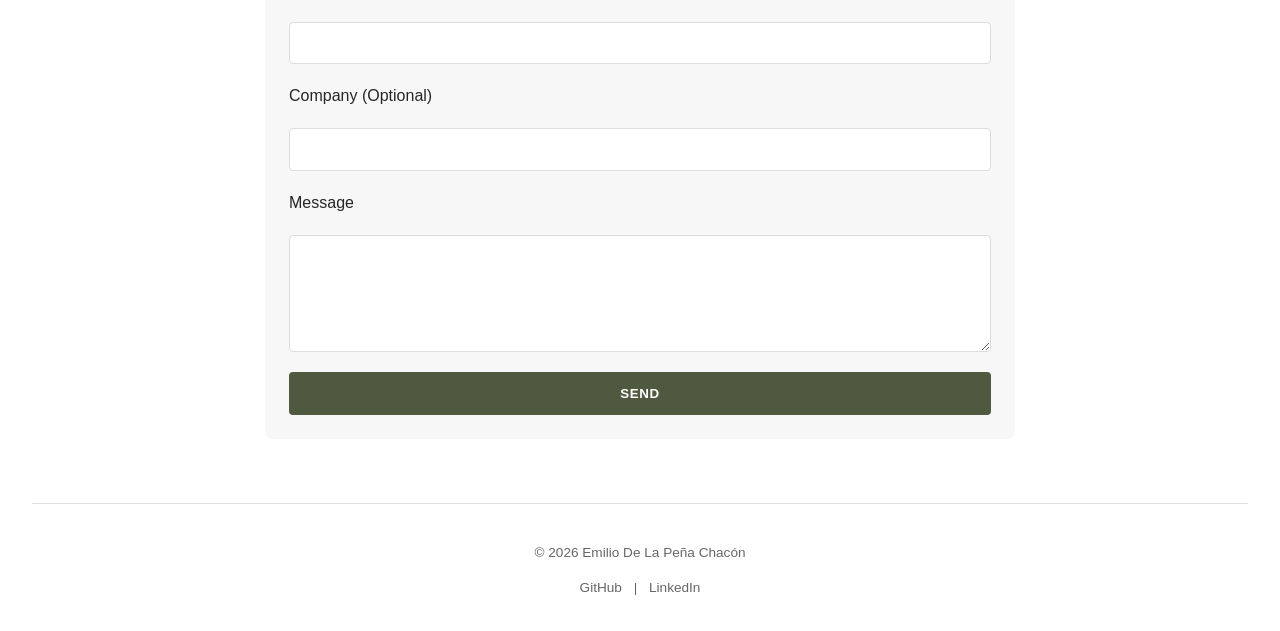
==== commit 7a86e544: "fix dark theme, UI and experience and skills." ====
--- a/index.html
+++ b/index.html
@@ -10,8 +10,10 @@
 <body>
     <main class="container">
         <header>
-            <h1>Emilio De La Peña Chacón</h1>
-            <p class="subtitle" data-i18n="subtitle">Backend Developer</p>
+            <a href="index.html" class="brand-link">
+                <h1>Emilio De La Peña Chacón</h1>
+                <p class="subtitle" data-i18n="subtitle">Backend Developer</p>
+            </a>
             <nav id="main-nav">
                 <button id="close-menu" aria-label="Close menu" data-i18n-aria="aria_close_menu">&times;</button>
                 <a href="#sobre-mi" data-i18n="nav_about">About Me</a>
@@ -146,46 +148,56 @@
 
         <!-- Sección de Habilidades -->
         <section id="habilidades">
-            <h2 data-i18n="skills_title">Skills</h2>
-            
-            <div class="skills-category">
-                <h3 data-i18n="skills_cat_core">Core Backend & Foundations</h3>
-                <ul>
-                    <li data-i18n="skills_core_java"><strong>Java Standard Edition (SE):</strong> Solid foundation in programming logic and Object-Oriented Programming (OOP) acquired in DAM.</li>
-                    <li data-i18n="skills_core_persistence"><strong>Data Persistence:</strong> Handling relational databases with PostgreSQL and basic connectivity via JDBC.</li>
-                    <li data-i18n="skills_core_build"><strong>Build Tools:</strong> Fundamental knowledge of Maven for dependency management in Java projects.</li>
-                </ul>
-            </div>
-
-            <div class="skills-category">
-                <h3 data-i18n="skills_cat_tools">Development Tools & Infrastructure</h3>
-                <ul>
-                    <li data-i18n="skills_tools_git"><strong>Version Control:</strong> Use of Git and GitHub for version control and atomic change management.</li>
-                    <li data-i18n="skills_tools_linux"><strong>Linux Environment:</strong> Daily user of Fedora, familiar with the terminal and package management.</li>
-                    <li data-i18n="skills_tools_docker"><strong>Containerization (Learning):</strong> Starting to use Docker for local database deployment.</li>
-                </ul>
-            </div>
-
-            <div class="skills-category">
-                <h3 data-i18n="skills_cat_methodologies">Methodologies</h3>
-                <ul>
-                    <li data-i18n="skills_methodologies_agile"><strong>Agile Basics:</strong> Understanding of Kanban boards and Scrum workflows for task organization.</li>
-                </ul>
-            </div>
-
-            <div class="skills-category">
-                <h3 data-i18n="skills_cat_ai">AI</h3>
-                <ul>
-                    <li data-i18n="skills_ai_augmented"><strong>AI-Augmented Development:</strong> Delivery time optimization using Aider, Gemini, and integrated AI assistants for error resolution and code generation.</li>
+            <h2 data-i18n="skills_title">Habilidades Técnicas</h2>
+            
+            <div class="skills-category">
+                <h3 data-i18n="skills_cat_core">Core Backend (Especialidad)</h3>
+                <ul>
+                    <li data-i18n="skills_core_java_lomb"><strong>Java 21 y Spring Boot:</strong> Creación de APIs REST con arquitectura limpia, gestionando la inyección de dependencias y optimizando el código mediante Lombok.</li>
+                    <li data-i18n="skills_core_security"><strong>Seguridad y Autenticación:</strong> Implementación de capas de seguridad robustas mediante Spring Security y control de sesiones sin estado utilizando tokens JWT (Json Web Tokens).</li>
+                    <li data-i18n="skills_core_persistence_validation"><strong>Persistencia y Validación:</strong> Integración de Spring Data JPA e Hibernate para la abstracción de datos con PostgreSQL y H2, aplicando reglas estrictas de validación en los DTOs y controladores mediante Spring Boot Starter Validation.</li>
+                    <li data-i18n="skills_core_docs"><strong>Documentación y Calidad:</strong> Automatización de la documentación interactiva de la API con Springdoc OpenAPI UI (Swagger).</li>
+                </ul>
+            </div>
+
+            <div class="skills-category">
+                <h3 data-i18n="skills_cat_fullstack">Ecosistema Moderno y Fullstack</h3>
+                <ul>
+                    <li data-i18n="skills_fullstack_node"><strong>Arquitectura Node.js:</strong> Desarrollo backend estructurado y tipado utilizando TypeScript, NestJS y Prisma ORM.</li>
+                    <li data-i18n="skills_fullstack_frontend"><strong>Desarrollo Frontend:</strong> Creación de interfaces de usuario reactivas y componentes modulares con React, Vite y Next.js.</li>
+                </ul>
+            </div>
+
+            <div class="skills-category">
+                <h3 data-i18n="skills_cat_infra">Infraestructura y Herramientas</h3>
+                <ul>
+                    <li data-i18n="skills_infra_docker"><strong>Contenerización con Docker:</strong> Diseño de entornos de desarrollo aislados y orquestación de arquitecturas contenerizadas (frontend, backend y bases de datos).</li>
+                    <li data-i18n="skills_infra_git"><strong>Entorno Linux y Git:</strong> Gestión avanzada de sistemas en la terminal (usuario diario de Fedora) y control de versiones con flujos de trabajo basados en ramas en GitHub.</li>
+                </ul>
+            </div>
+
+            <div class="skills-category">
+                <h3 data-i18n="skills_cat_methodologies">Metodologías e Inteligencia Artificial</h3>
+                <ul>
+                    <li data-i18n="skills_methodologies_agile"><strong>Gestión Ágil (Scrum):</strong> Experiencia ejerciendo como Scrum Master y Backend Lead, coordinando equipos multidisciplinares, gestionando ceremonias ágiles (Dailys) y organizando flujos de trabajo en GitHub Projects.</li>
+                    <li data-i18n="skills_methodologies_ai"><strong>Metodología SDD (Spec-Driven Development) con IA:</strong> Desarrollo guiado de forma estricta por las especificaciones iniciales, historias de usuario y contratos de la API. Este enfoque sirvió de guardarraíles técnico al trabajar con asistentes de Inteligencia Artificial, asegurando que tanto la IA como el desarrollo manual se mantuvieran fieles a los requisitos de negocio y de arquitectura planificados, permitiendo reevaluar cambios con criterio técnico.</li>
                 </ul>
             </div>
         </section>
 
         <section id="formacion">
-            <h2 data-i18n="edu_title">Education</h2>
-            <div class="item">
-                <h3 data-i18n="edu_dam">Multi-platform Application Development (DAM)</h3>
-                <span data-i18n="edu_status">Completed | Spain</span>
+            <h2 data-i18n="edu_title">Formación y Certificaciones</h2>
+            <div class="item">
+                <h3 data-i18n="edu_dam_title">Técnico Superior en Desarrollo de Aplicaciones Multiplataforma (DAM)</h3>
+                <p><span data-i18n="edu_dam_center">Digitech FP</span> | <span data-i18n="edu_dam_date">2024 – 2026</span></p>
+            </div>
+            <div class="item">
+                <h3 data-i18n="edu_degree_title">Graduado en Nutrición Humana y Dietética</h3>
+                <p><span data-i18n="edu_degree_university">Universidad de Alicante</span> | <span data-i18n="edu_degree_date">2018 – 2022</span></p>
+            </div>
+            <div class="item">
+                <h3 data-i18n="edu_cert_title">Certificación de Inglés Avanzado (C1 Advanced)</h3>
+                <p data-i18n="edu_cert_issuer">Cambridge Assessment English</p>
             </div>
         </section>
 
@@ -217,7 +229,7 @@
     <footer>
         <p data-i18n="footer_copy">&copy; 2026 Emilio De La Peña Chacón</p>
         <div class="social-links">
-            <a href="https://github.com/EmilioChacon" target="_blank" data-i18n="footer_github">GitHub</a> | 
+            <a href="https://github.com/EmilioChacon" target="_blank" data-i18n="footer_github">GitHub</a> |
             <a href="https://www.linkedin.com/in/emilio-dlp-chacon/" target="_blank" data-i18n="footer_linkedin">LinkedIn</a>
         </div>
     </footer>
--- a/assets/css/style.css
+++ b/assets/css/style.css
@@ -31,14 +31,14 @@
 }
 
 body.dark-mode {
-    --bg: #1a1a1a;
-    --bg-rgb: 26, 26, 26;
-    --text: #e0e0e0;
-    --accent: #76c776; /* Verde más claro para mejor contraste en modo oscuro */
-    --secondary: #999999;
-    --border-line: #44475a;
-    --gray-bg: #282a36;
-    --gray-bg-rgb: 40, 42, 54;
+    --bg: #111827;           /* Azabache profundo, ideal para el fondo base */
+    --bg-rgb: 17, 24, 39;
+    --text: #F3F4F6;         /* Blanquecino suave para evitar la fatiga visual (WCAG AAA) */
+    --accent: #A3B888;       /* Tono salvia derivado del verde hoja original, vibra con elegancia */
+    --secondary: #9CA3AF;    /* Gris claro para una jerarquía secundaria perfecta (WCAG AA) */
+    --border-line: #374151;  /* Borde oscuro muy sutil para delimitar tarjetas */
+    --gray-bg: #1F2937;      /* Ligeramente más claro que el fondo para dar profundidad */
+    --gray-bg-rgb: 31, 41, 55;
 }
 
 body {
@@ -101,6 +101,18 @@
     top: 50%;
     transform: translateY(-50%);
     right: 1.5rem;
+}
+
+/* Enlace transparente para el bloque de marca (Header) */
+.brand-link {
+    display: inline-block; /* Limita la zona de clic solo al espacio que ocupa el texto */
+    text-decoration: none;
+    cursor: pointer;
+}
+.brand-link:hover,
+.brand-link:focus,
+.brand-link:active {
+    text-decoration: none; /* Asegura que no haya subrayados (no-underline) en ningún estado */
 }
 
 h1 {
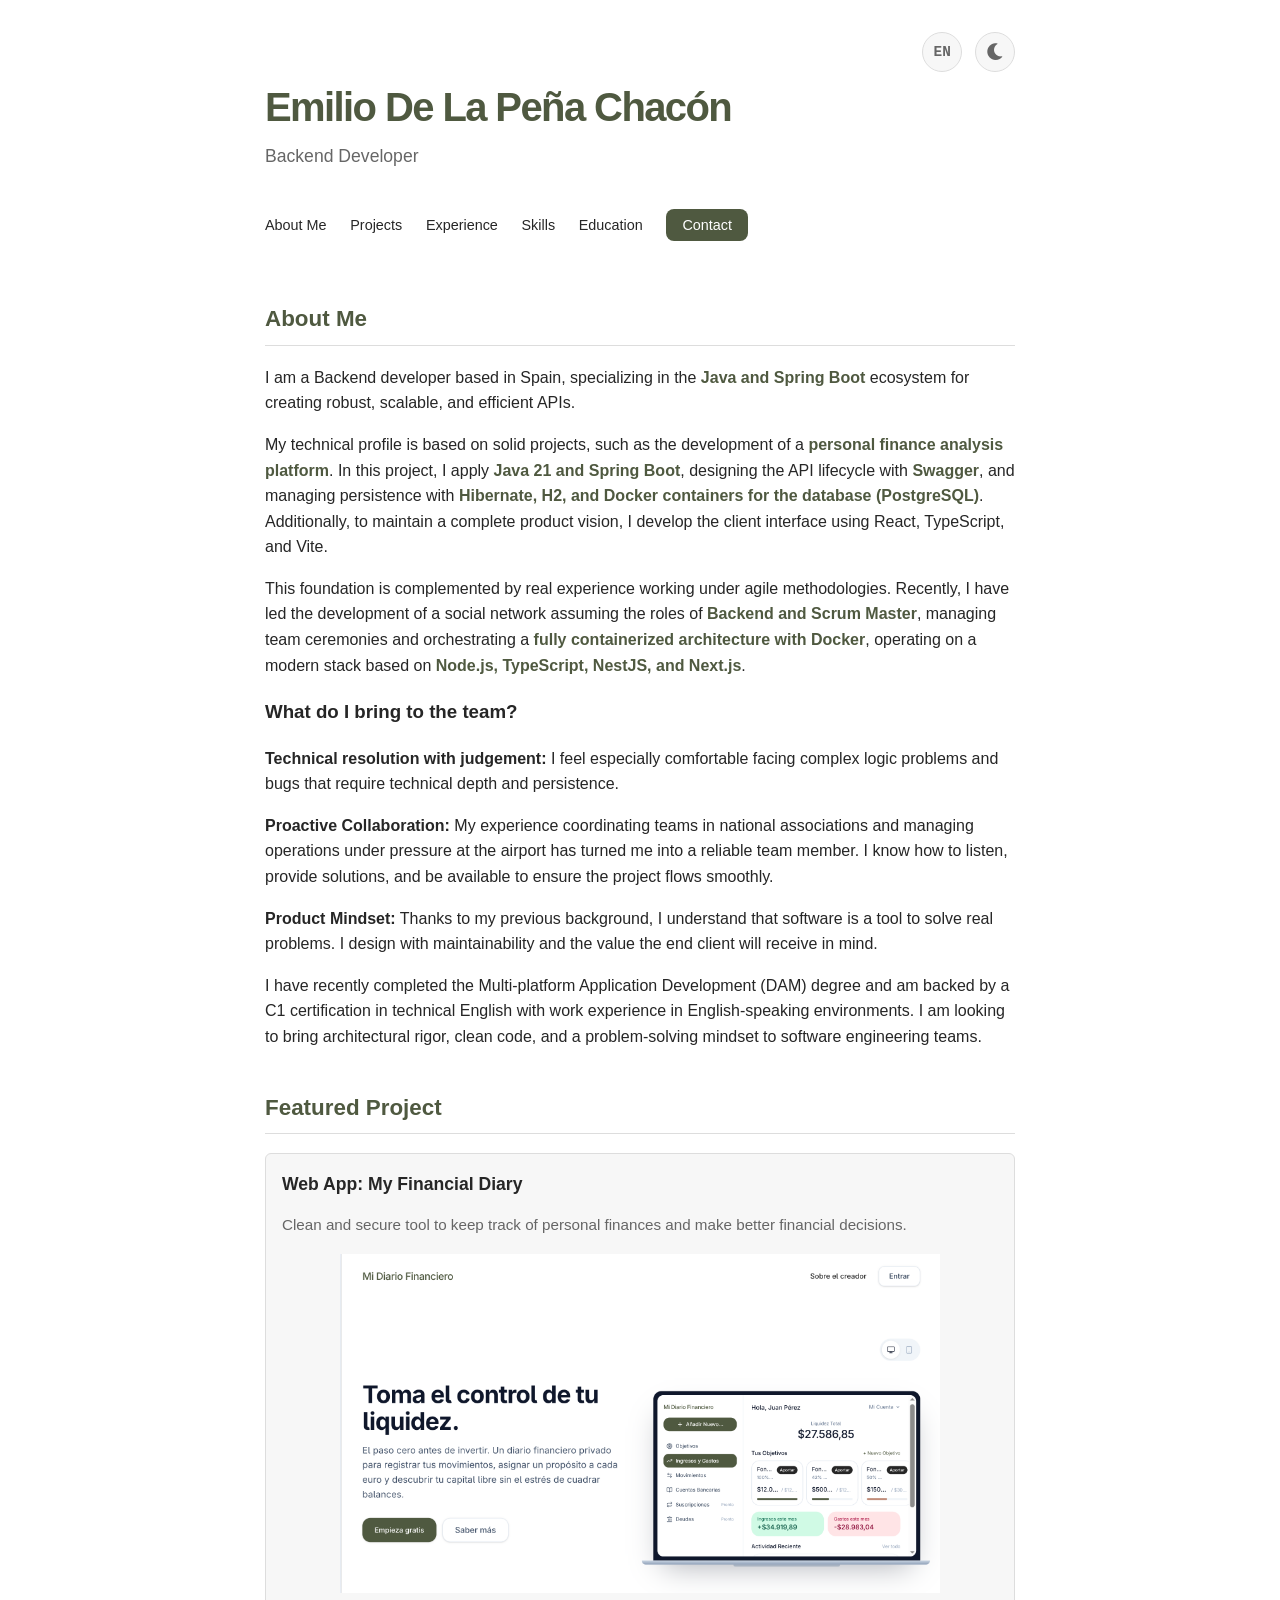
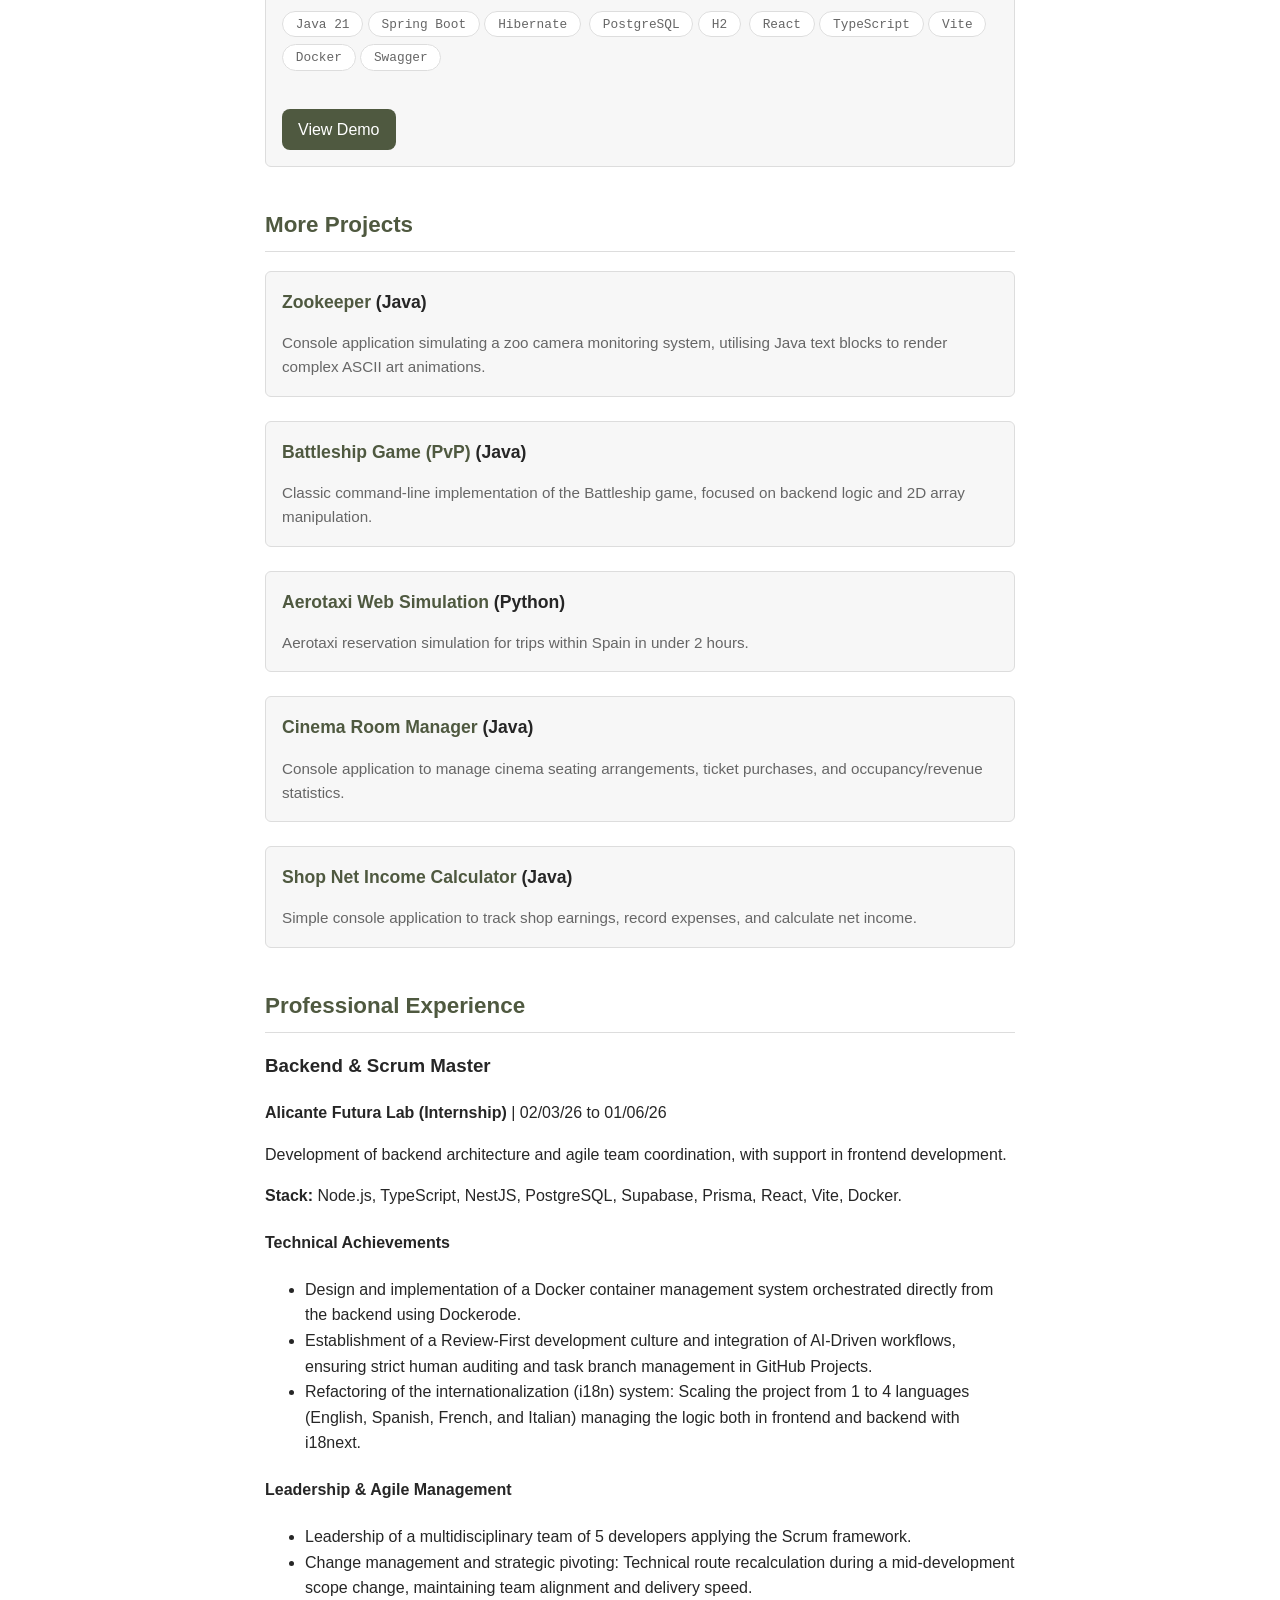
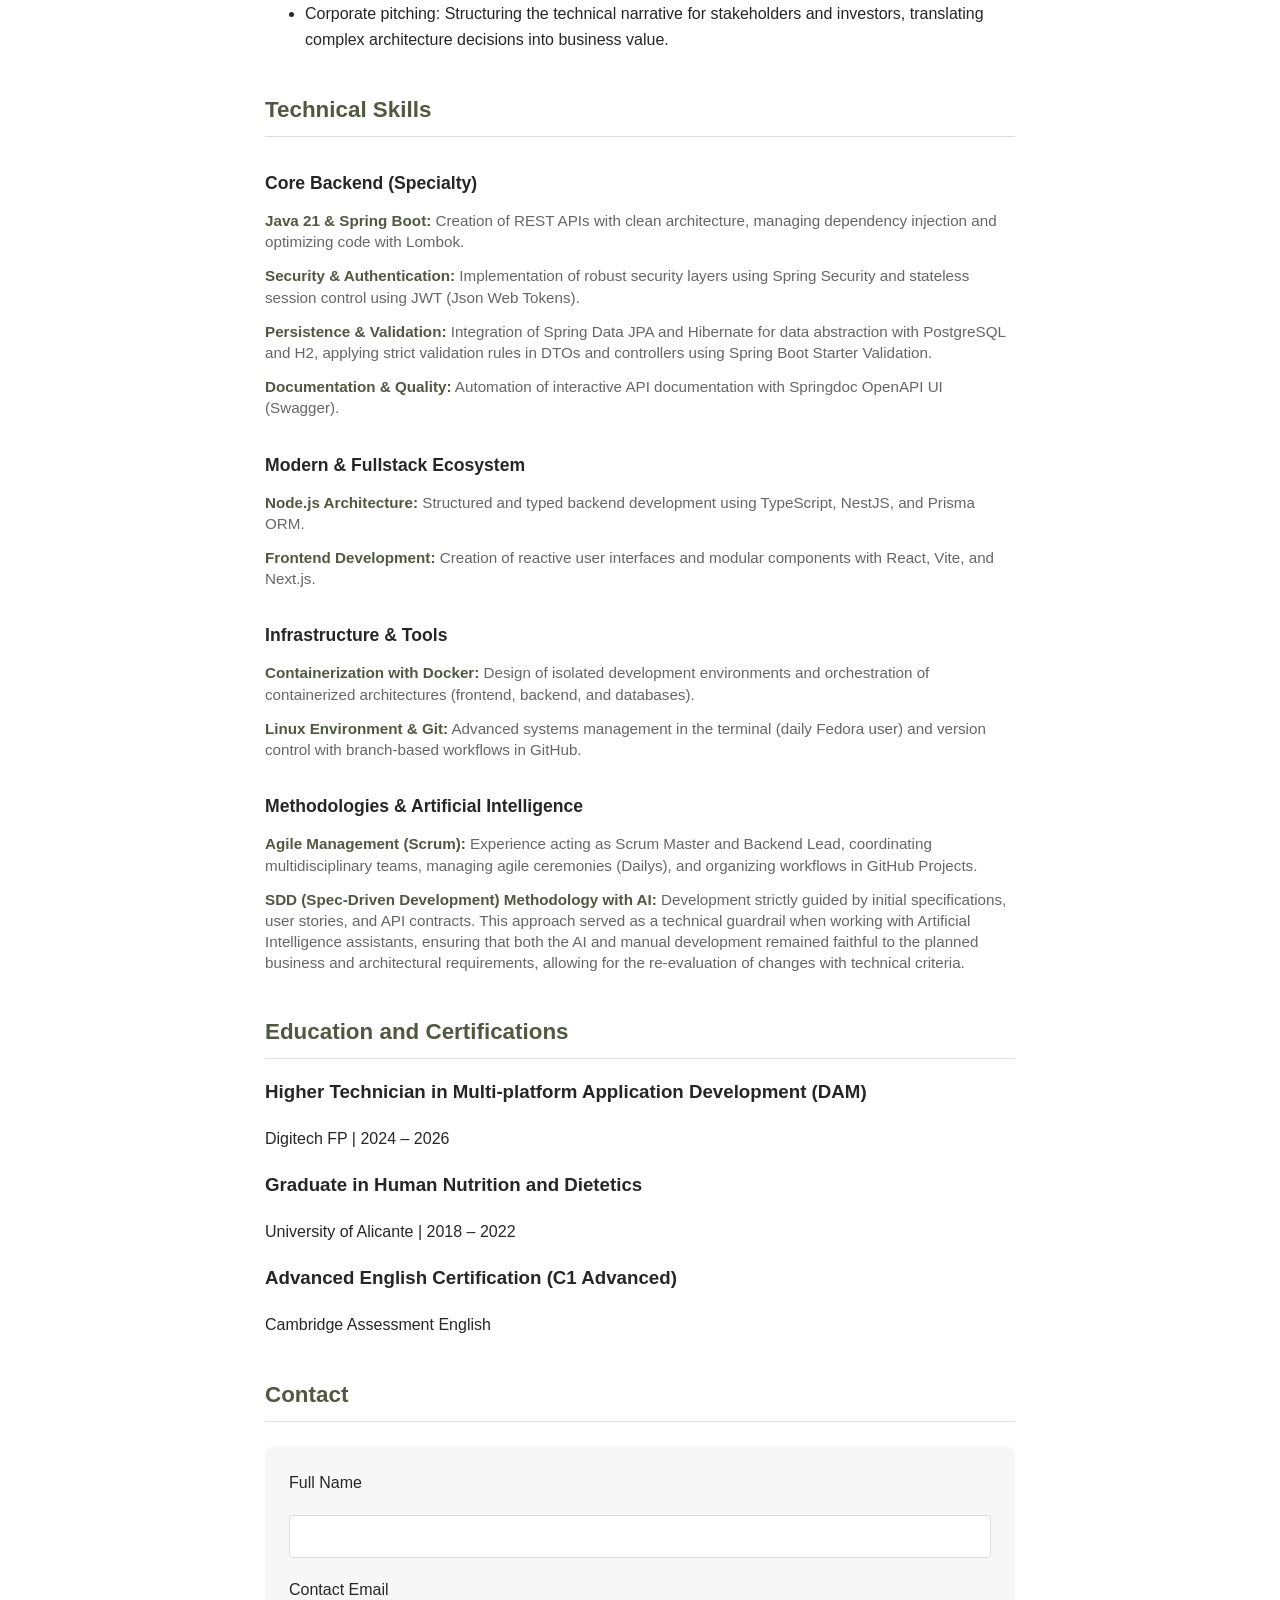
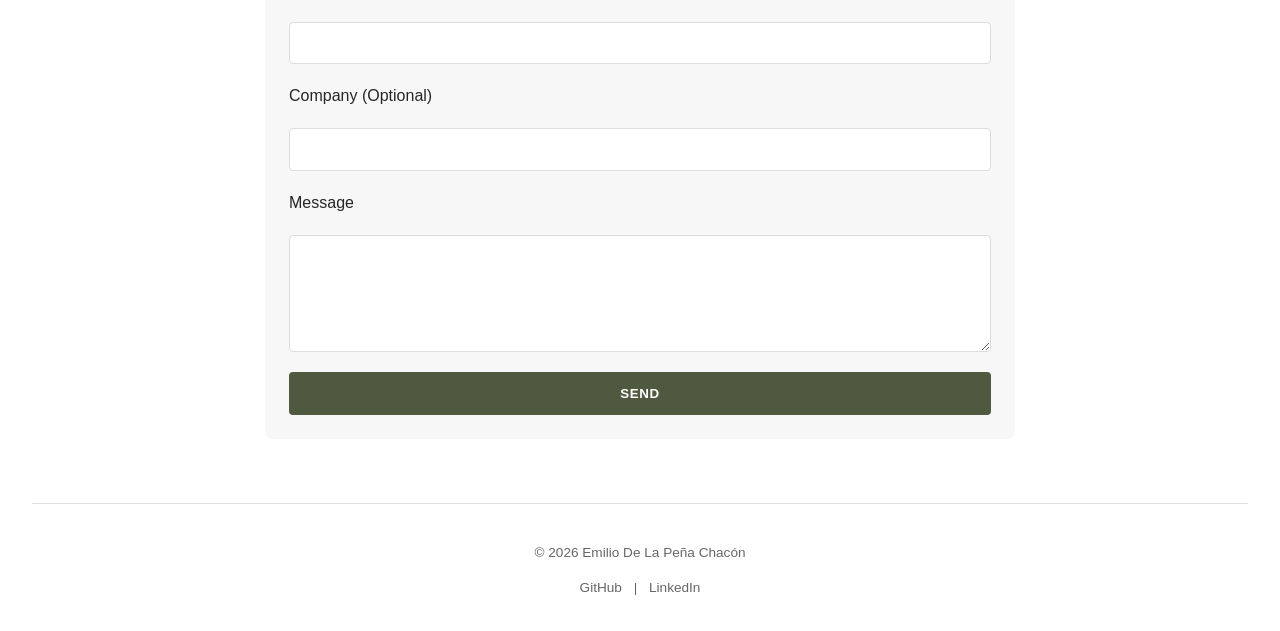
==== commit 13870e45: "Added bold links" ====
--- a/index.html
+++ b/index.html
@@ -39,9 +39,9 @@
 
         <section id="sobre-mi">
             <h2 data-i18n="about_title">About Me</h2>
-            <p data-i18n="about_p1">I am a Backend developer based in Spain, specializing in the Java and Spring Boot ecosystem for creating robust, scalable, and efficient APIs.</p>
-            <p data-i18n="about_p2">My technical profile is based on solid projects, such as the development of a personal finance analysis platform. In this project, I apply Java 21 and Spring Boot, designing the API lifecycle with Swagger and Postman, and managing persistence with Hibernate, H2, and Docker containers for the database (PostgreSQL). Additionally, to maintain a complete product vision, I develop the client interface using React, TypeScript, and Vite.</p>
-            <p data-i18n="about_p3">This foundation is complemented by real experience working under agile methodologies. Recently, I have led the development of a social network assuming the roles of Backend Lead and Scrum Master, managing team ceremonies and orchestrating a fully containerized architecture with Docker, operating on a modern stack based on Node.js, TypeScript, NestJS, and Next.js.</p>
+            <p data-i18n="about_p1">I am a Backend developer based in Spain, specializing in the <strong><a href="#habilidades">Java and Spring Boot</a></strong> ecosystem for creating robust, scalable, and efficient APIs.</p>
+            <p data-i18n="about_p2">My technical profile is based on solid projects, such as the development of a <strong><a href="diariofinanciero.html">personal finance analysis platform</a></strong>. In this project, I apply <strong><a href="#habilidades">Java 21 and Spring Boot</a></strong>, designing the API lifecycle with <strong><a href="#habilidades">Swagger</a></strong> and Postman, and managing persistence with <strong><a href="#habilidades">Hibernate, H2, and Docker containers for the database (PostgreSQL)</a></strong>. Additionally, to maintain a complete product vision, I develop the client interface using React, TypeScript, and Vite.</p>
+            <p data-i18n="about_p3">This foundation is complemented by real experience working under agile methodologies. Recently, I have led the development of a social network assuming the roles of <strong><a href="#experiencia-profesional">Backend Lead and Scrum Master</a></strong>, managing team ceremonies and orchestrating a <strong><a href="#habilidades">fully containerized architecture with Docker</a></strong>, operating on a modern stack based on <strong><a href="#habilidades">Node.js, TypeScript, NestJS, and Next.js</a></strong>.</p>
             
             <h3 data-i18n="about_q_title">What do I bring to the team?</h3>
             
